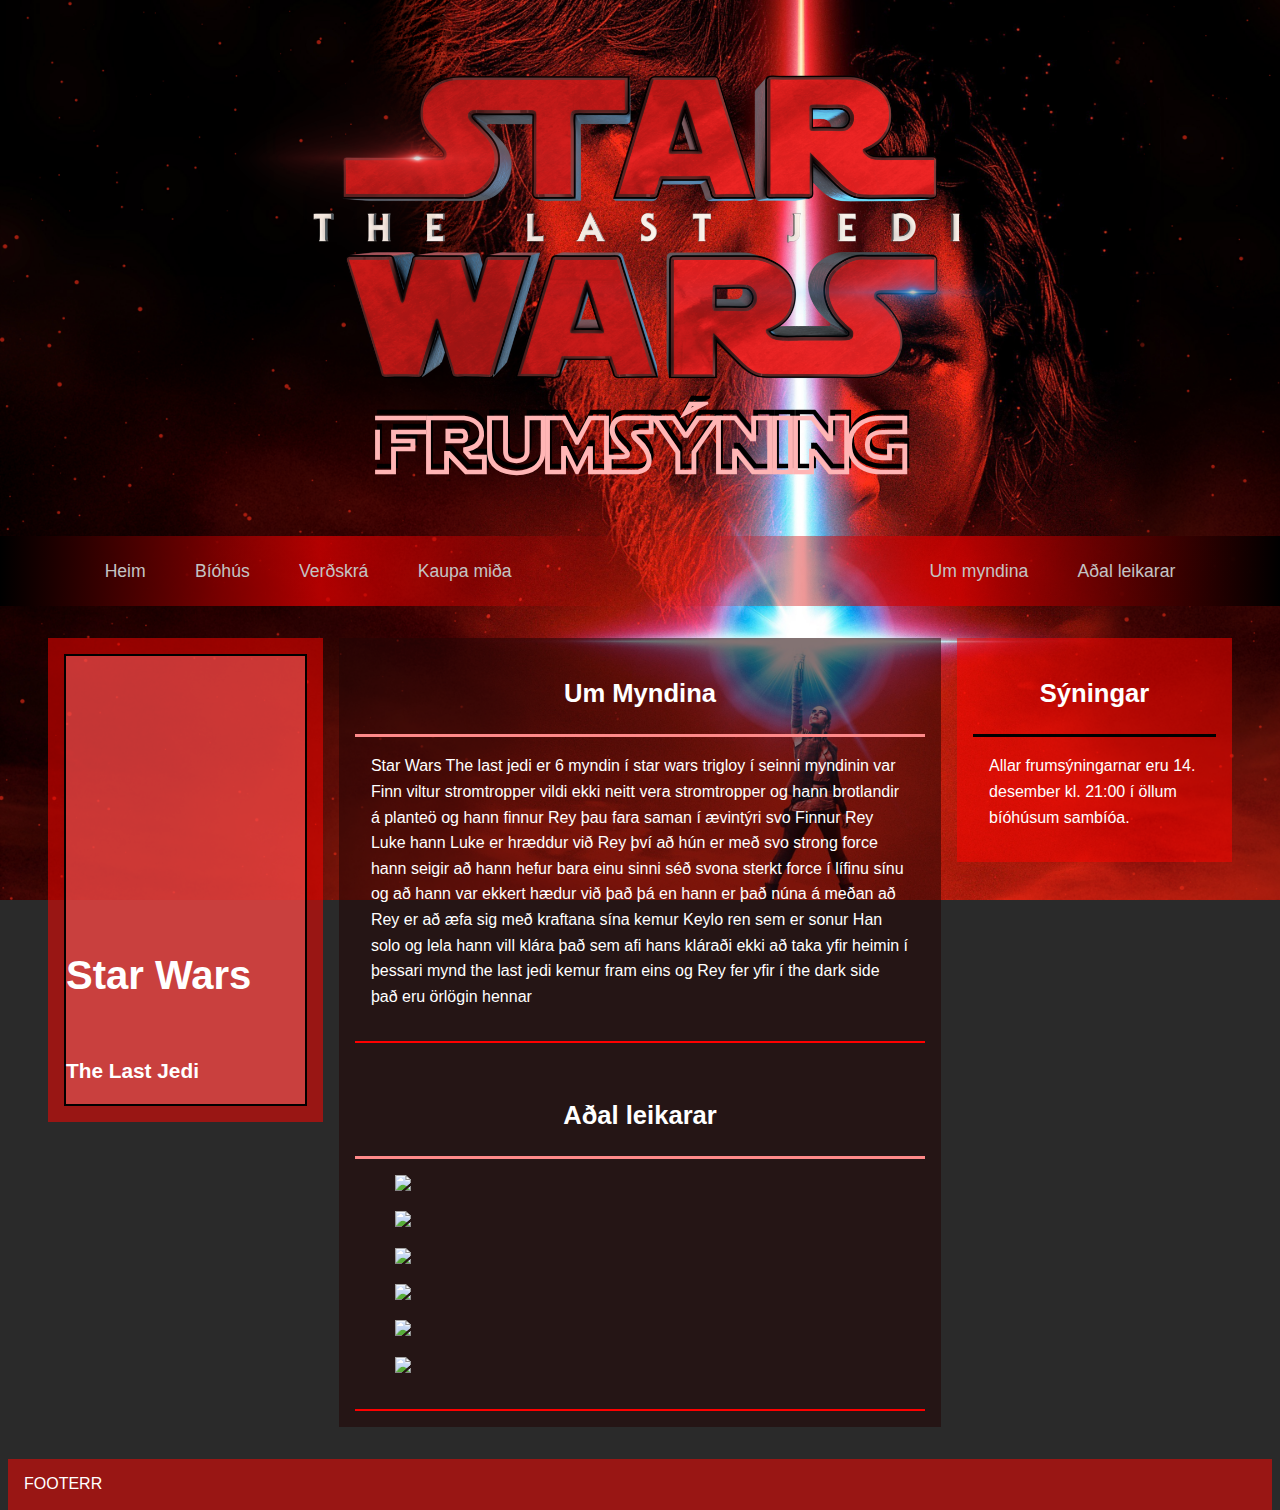
==== docs/index.html @ b01ba6ef "Uppfært index og aðal stílsíðu" ====
<!DOCTYPE html>
<html>
<head>
	<meta name="viewport" content="width=device-width, initial-scale=1.0">
	<meta charset="utf-8">
	<title>Lokaverkefni</title>
	<link rel="stylesheet" type="text/css" href="css/style.css">
</head>
<body>
	<header>
		<!--<picture>
			<source srcset="img/mynd480.jpg" media="(max-width:30em)">
			<source srcset="img/mynd960.jpg" media="(max-width:60em)">
			<source srcset="img/mynd1600.jpg">
			<img src="img/mynd960.jpg" alt="Roses">
		</picture>-->
		<img src="myndir/logo.png">
		<h1>Frumsýning</h1>
	</header>
	<nav>
		<ul>
			<li><a href="#">Heim</a></li>
			<li><a href="#">Bíóhús</a></li>
			<li><a href="#">Verðskrá</a></li>
			<li><a href="#">Kaupa miða</a></li>
			<div class="haegri">
				<li><a href="#">Um myndina</a></li>
				<li><a href="#">Aðal leikarar</a></li>
			</div>
		</ul>
	</nav>
	<div class="container">
		<article>
			<div class="box">
				<h2>Um Myndina</h2>
				<p>Star Wars The last jedi er 6 myndin í star wars trigloy í seinni myndinin var Finn viltur stromtropper vildi ekki neitt vera stromtropper og hann brotlandir á planteö og hann finnur Rey þau fara saman í ævintýri svo Finnur Rey Luke hann Luke er hræddur við Rey því að hún er með svo strong force hann seigir að hann hefur bara einu sinni séð svona sterkt force í lífinu sínu og að hann var ekkert hædur við það þá en hann er það núna á meðan að Rey er að æfa sig með kraftana sína kemur Keylo ren sem er sonur Han solo og lela hann vill klára það sem afi hans kláraði ekki að taka yfir heimin í þessari mynd the last jedi kemur fram eins og Rey fer yfir í the dark side það eru örlögin hennar</p>
			</div>
			<div class="box">
				<h2>Aðal leikarar</h2>
				<section class="myndabox">
					<figure><img src="myndir/mark-hamill.jpg"></figure>
					<figure><img src="myndir/daisy-ridley.jpg"></figure>
					<figure><img src="myndir/adam-driver.jpg"></figure>
					<figure><img src="myndir/carrie-fisher.jpg"></figure>
					<figure><img src="myndir/john-boyega.jpg"></figure>
					<figure><img src="myndir/oscar-isaac.jpg"></figure>
				</section>
			</div>								
		</article>
		<aside class="left">
			<section id="banner">
				<div class="rautt"></div>
				<div class="blatt"></div>
				<h3 class="star">Star Wars</h3>
				<h3 class="jedi">The Last Jedi</h3>
			</section>
		</aside>
		<aside class="right">
			<h2>Sýningar</h2>
			<p>Allar frumsýningarnar eru 14. desember kl. 21:00 í öllum bíóhúsum sambíóa.</p>
		</aside>
	</div>
	<footer>
		FOOTERR
	</footer>
</body>
</html>
---- docs/css/style.css ----
/*! normalize.css v7.0.0 | MIT License | github.com/necolas/normalize.css */html{line-height:1.15;-ms-text-size-adjust:100%;-webkit-text-size-adjust:100%}body{margin:0}article,aside,footer,header,nav,section{display:block}h1{font-size:2em;margin:0.67em 0}figcaption,figure,main{display:block}hr{box-sizing:content-box;height:0;overflow:visible}pre{font-family:monospace, monospace;font-size:1em}a{background-color:transparent;-webkit-text-decoration-skip:objects}abbr[title]{border-bottom:none;text-decoration:underline;text-decoration:underline dotted}b,strong{font-weight:inherit}b,strong{font-weight:bolder}code,kbd,samp{font-family:monospace, monospace;font-size:1em}dfn{font-style:italic}mark{background-color:#ff0;color:#000}small{font-size:80%}sub,sup{font-size:75%;line-height:0;position:relative;vertical-align:baseline}sub{bottom:-0.25em}sup{top:-0.5em}audio,video{display:inline-block}audio:not([controls]){display:none;height:0}img{border-style:none}svg:not(:root){overflow:hidden}button,input,optgroup,select,textarea{font-family:sans-serif;font-size:100%;line-height:1.15;margin:0}button,input{overflow:visible}button,select{text-transform:none}button,html [type="button"],[type="reset"],[type="submit"]{-webkit-appearance:button}button::-moz-focus-inner,[type="button"]::-moz-focus-inner,[type="reset"]::-moz-focus-inner,[type="submit"]::-moz-focus-inner{border-style:none;padding:0}button:-moz-focusring,[type="button"]:-moz-focusring,[type="reset"]:-moz-focusring,[type="submit"]:-moz-focusring{outline:1px dotted ButtonText}fieldset{padding:0.35em 0.75em 0.625em}legend{box-sizing:border-box;color:inherit;display:table;max-width:100%;padding:0;white-space:normal}progress{display:inline-block;vertical-align:baseline}textarea{overflow:auto}[type="checkbox"],[type="radio"]{box-sizing:border-box;padding:0}[type="number"]::-webkit-inner-spin-button,[type="number"]::-webkit-outer-spin-button{height:auto}[type="search"]{-webkit-appearance:textfield;outline-offset:-2px}[type="search"]::-webkit-search-cancel-button,[type="search"]::-webkit-search-decoration{-webkit-appearance:none}::-webkit-file-upload-button{-webkit-appearance:button;font:inherit}details,menu{display:block}summary{display:list-item}canvas{display:inline-block}template{display:none}[hidden]{display:none}@font-face{font-family:starWars;src:url(../font/Starjhol.ttf)}body{background:url("../myndir/bg.jpg");background-repeat:no-repeat;background-attachment:fixed;background-size:cover;background-color:#2a2a2a;font-family:arial}.haegri{display:flex;justify-content:flex-end}header{display:flex;justify-content:center;align-items:center;flex-flow:column}header img{width:52em}header h1{font-size:5em;margin-top:0;color:#ffb5b5;margin-top:-0.7em;text-shadow:2px -6px #000;font-family:starWars}nav{display:flex;background:linear-gradient(to right, #000, rgba(212,0,0,0.79), transparent, rgba(212,0,0,0.79), #000)}nav ul{display:flex;align-items:center;margin:0 auto;max-width:70em;padding:0;width:100%}nav ul li{list-style-type:none}nav ul li a{display:block;text-decoration:none;color:#c4c4c4;padding:1.4em;font-size:1.1em}nav ul li a:hover{background-color:rgba(0,0,0,0.35)}.haegri{display:flex;justify-content:flex-end;flex-grow:1}h2{margin:0;text-align:center;font-size:1.6em;padding:1em 0;border-bottom:3px solid #000}p{padding:0 1em;line-height:1.6em}.container{display:flex;color:white;margin:2em auto;max-width:75em;justify-content:center}.left{order:1;width:23%;height:100%;background:red;margin:0 0.5em;padding:1em;background:rgba(255,3,0,0.52)}article{order:2;width:54%;background:red;margin:0 0.5em;padding:1em;background:rgba(255,3,0,0.52);background:rgba(33,6,5,0.56)}article h2{border-bottom:3px solid #ff8989}.box{border-bottom:red 2px solid;padding-bottom:1em}.box:not(:first-child){padding-top:2em}.right{order:3;width:23%;height:100%;background:red;margin:0 0.5em;padding:1em;background:rgba(255,3,0,0.52)}footer{order:4;background:red;margin:0 0.5em;padding:1em;background:rgba(255,3,0,0.52);color:white}#banner{display:flex;flex-flow:column;border:2px solid #000;background-color:rgba(245,103,101,0.52);height:28em}#banner .rautt{height:11em;background:url("../myndir/lightsaber-rautt.png");background-repeat:no-repeat;background-size:cover;animation-name:rauttS;animation-duration:4s;animation-iteration-count:infinite;top:0;left:0}#banner .blatt{height:12em;background:url("../myndir/lightsaber-blatt.png");background-repeat:no-repeat;background-size:12em;top:-10px;left:-10px}#banner .star{font-size:2.5em}#banner .jedi{font-size:1.3em}@keyframes rauttS{0%{left:0px;top:0px}50%{left:50px;top:0px}100%{left:0px;top:0px}}
/*# sourceMappingURL=style.css.map */
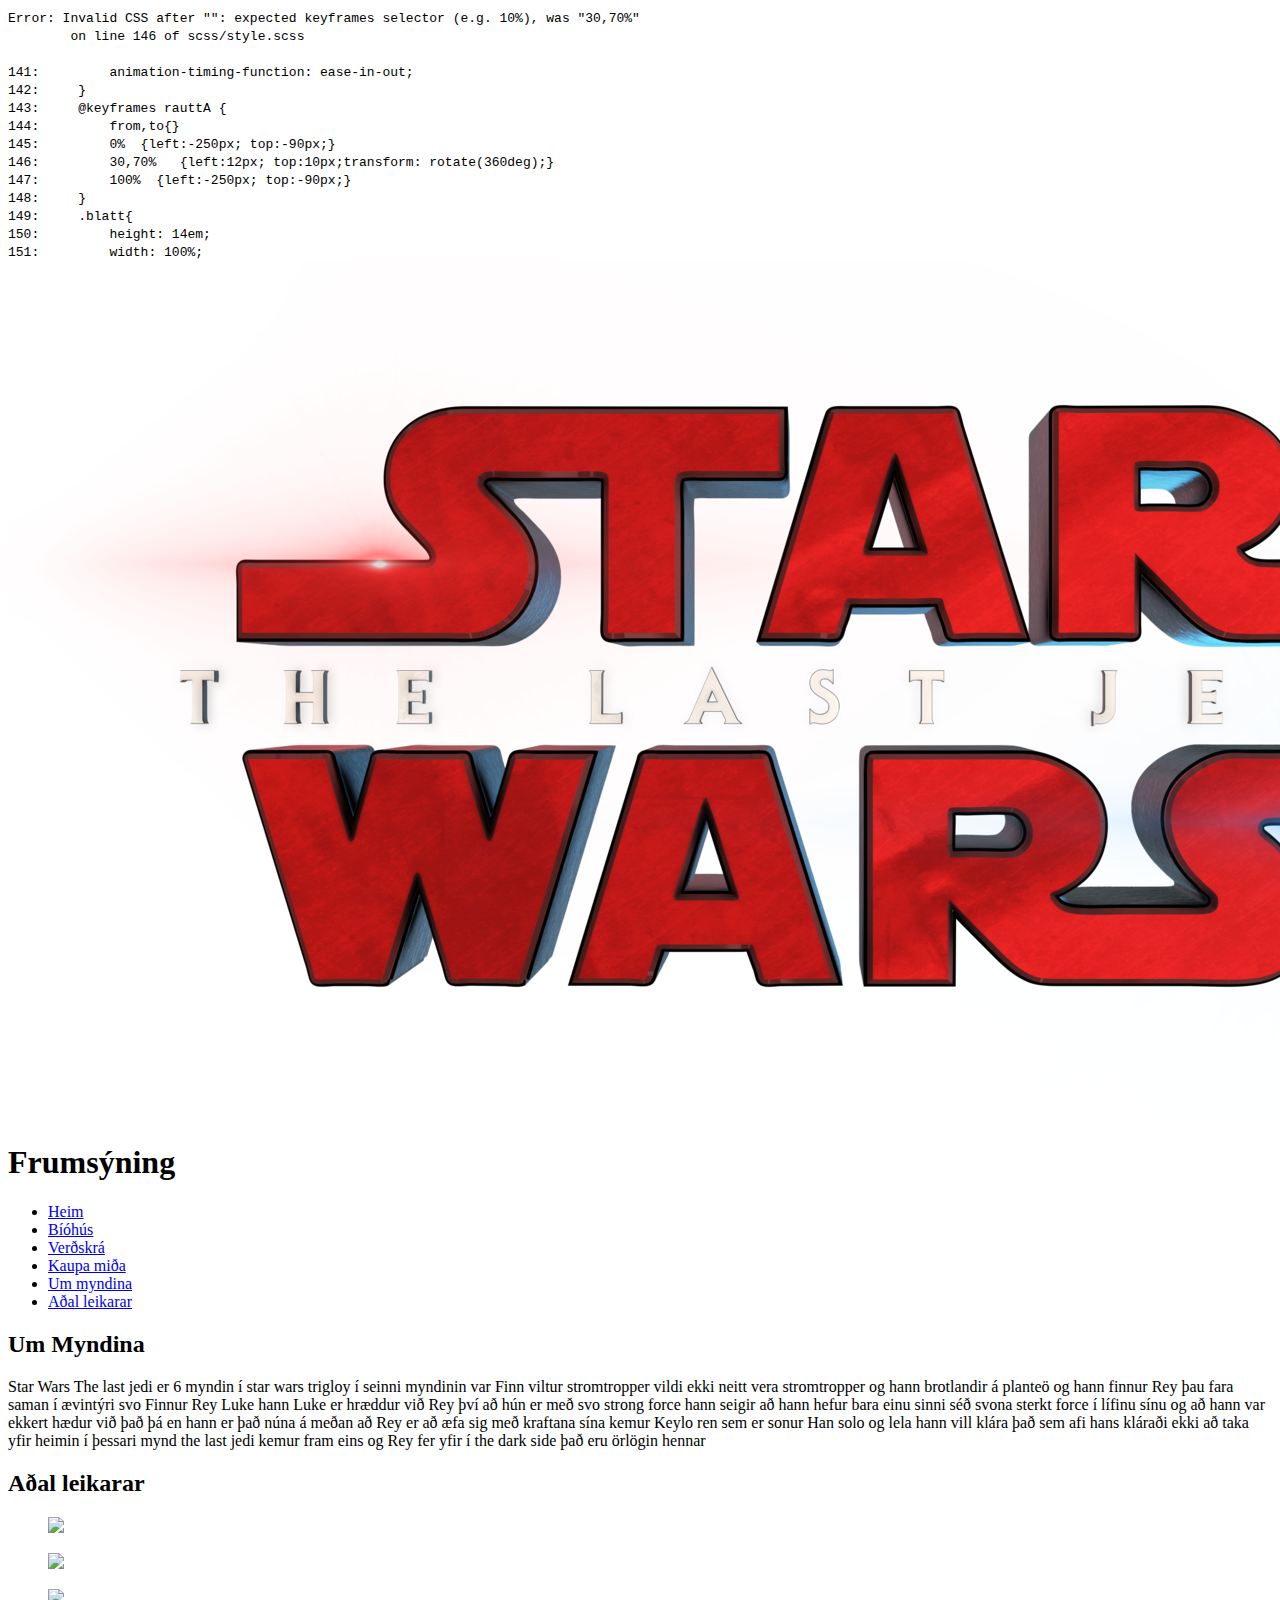
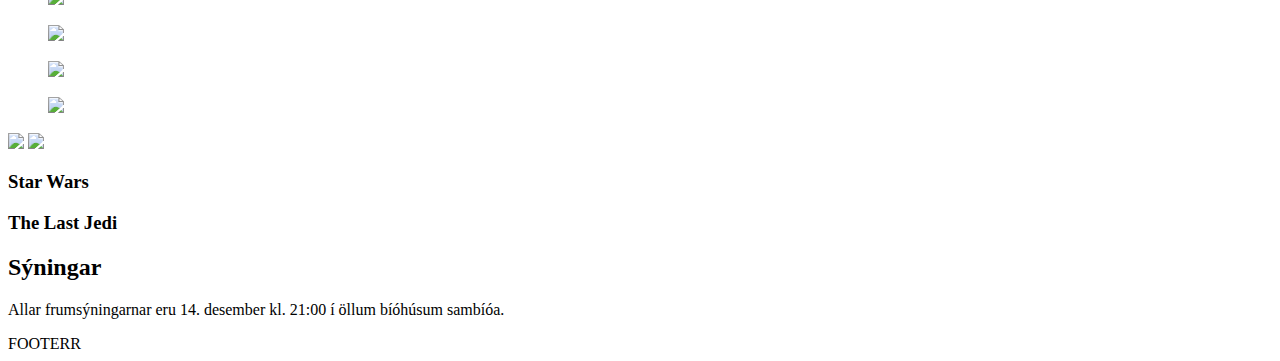
==== commit f2252cfb: "Animation uppfært" ====
--- a/docs/index.html
+++ b/docs/index.html
@@ -49,8 +49,8 @@
 		</article>
 		<aside class="left">
 			<section id="banner">
-				<div class="rautt"></div>
-				<div class="blatt"></div>
+				<img class="rautt" src="myndir/lightsaber-rautt.png">
+				<img class="blatt" src="myndir/lightsaber-blatt.png">
 				<h3 class="star">Star Wars</h3>
 				<h3 class="jedi">The Last Jedi</h3>
 			</section>
--- a/docs/css/style.css
+++ b/docs/css/style.css
@@ -1,2 +1,85 @@
-/*! normalize.css v7.0.0 | MIT License | github.com/necolas/normalize.css */html{line-height:1.15;-ms-text-size-adjust:100%;-webkit-text-size-adjust:100%}body{margin:0}article,aside,footer,header,nav,section{display:block}h1{font-size:2em;margin:0.67em 0}figcaption,figure,main{display:block}hr{box-sizing:content-box;height:0;overflow:visible}pre{font-family:monospace, monospace;font-size:1em}a{background-color:transparent;-webkit-text-decoration-skip:objects}abbr[title]{border-bottom:none;text-decoration:underline;text-decoration:underline dotted}b,strong{font-weight:inherit}b,strong{font-weight:bolder}code,kbd,samp{font-family:monospace, monospace;font-size:1em}dfn{font-style:italic}mark{background-color:#ff0;color:#000}small{font-size:80%}sub,sup{font-size:75%;line-height:0;position:relative;vertical-align:baseline}sub{bottom:-0.25em}sup{top:-0.5em}audio,video{display:inline-block}audio:not([controls]){display:none;height:0}img{border-style:none}svg:not(:root){overflow:hidden}button,input,optgroup,select,textarea{font-family:sans-serif;font-size:100%;line-height:1.15;margin:0}button,input{overflow:visible}button,select{text-transform:none}button,html [type="button"],[type="reset"],[type="submit"]{-webkit-appearance:button}button::-moz-focus-inner,[type="button"]::-moz-focus-inner,[type="reset"]::-moz-focus-inner,[type="submit"]::-moz-focus-inner{border-style:none;padding:0}button:-moz-focusring,[type="button"]:-moz-focusring,[type="reset"]:-moz-focusring,[type="submit"]:-moz-focusring{outline:1px dotted ButtonText}fieldset{padding:0.35em 0.75em 0.625em}legend{box-sizing:border-box;color:inherit;display:table;max-width:100%;padding:0;white-space:normal}progress{display:inline-block;vertical-align:baseline}textarea{overflow:auto}[type="checkbox"],[type="radio"]{box-sizing:border-box;padding:0}[type="number"]::-webkit-inner-spin-button,[type="number"]::-webkit-outer-spin-button{height:auto}[type="search"]{-webkit-appearance:textfield;outline-offset:-2px}[type="search"]::-webkit-search-cancel-button,[type="search"]::-webkit-search-decoration{-webkit-appearance:none}::-webkit-file-upload-button{-webkit-appearance:button;font:inherit}details,menu{display:block}summary{display:list-item}canvas{display:inline-block}template{display:none}[hidden]{display:none}@font-face{font-family:starWars;src:url(../font/Starjhol.ttf)}body{background:url("../myndir/bg.jpg");background-repeat:no-repeat;background-attachment:fixed;background-size:cover;background-color:#2a2a2a;font-family:arial}.haegri{display:flex;justify-content:flex-end}header{display:flex;justify-content:center;align-items:center;flex-flow:column}header img{width:52em}header h1{font-size:5em;margin-top:0;color:#ffb5b5;margin-top:-0.7em;text-shadow:2px -6px #000;font-family:starWars}nav{display:flex;background:linear-gradient(to right, #000, rgba(212,0,0,0.79), transparent, rgba(212,0,0,0.79), #000)}nav ul{display:flex;align-items:center;margin:0 auto;max-width:70em;padding:0;width:100%}nav ul li{list-style-type:none}nav ul li a{display:block;text-decoration:none;color:#c4c4c4;padding:1.4em;font-size:1.1em}nav ul li a:hover{background-color:rgba(0,0,0,0.35)}.haegri{display:flex;justify-content:flex-end;flex-grow:1}h2{margin:0;text-align:center;font-size:1.6em;padding:1em 0;border-bottom:3px solid #000}p{padding:0 1em;line-height:1.6em}.container{display:flex;color:white;margin:2em auto;max-width:75em;justify-content:center}.left{order:1;width:23%;height:100%;background:red;margin:0 0.5em;padding:1em;background:rgba(255,3,0,0.52)}article{order:2;width:54%;background:red;margin:0 0.5em;padding:1em;background:rgba(255,3,0,0.52);background:rgba(33,6,5,0.56)}article h2{border-bottom:3px solid #ff8989}.box{border-bottom:red 2px solid;padding-bottom:1em}.box:not(:first-child){padding-top:2em}.right{order:3;width:23%;height:100%;background:red;margin:0 0.5em;padding:1em;background:rgba(255,3,0,0.52)}footer{order:4;background:red;margin:0 0.5em;padding:1em;background:rgba(255,3,0,0.52);color:white}#banner{display:flex;flex-flow:column;border:2px solid #000;background-color:rgba(245,103,101,0.52);height:28em}#banner .rautt{height:11em;background:url("../myndir/lightsaber-rautt.png");background-repeat:no-repeat;background-size:cover;animation-name:rauttS;animation-duration:4s;animation-iteration-count:infinite;top:0;left:0}#banner .blatt{height:12em;background:url("../myndir/lightsaber-blatt.png");background-repeat:no-repeat;background-size:12em;top:-10px;left:-10px}#banner .star{font-size:2.5em}#banner .jedi{font-size:1.3em}@keyframes rauttS{0%{left:0px;top:0px}50%{left:50px;top:0px}100%{left:0px;top:0px}}
-/*# sourceMappingURL=style.css.map */
+/*
+Error: Invalid CSS after "": expected keyframes selector (e.g. 10%), was "30,70%"
+        on line 146 of scss/style.scss
+
+141:         animation-timing-function: ease-in-out;
+142:     }
+143:     @keyframes rauttA {
+144:         from,to{}
+145:         0%  {left:-250px; top:-90px;}
+146:         30,70%   {left:12px; top:10px;transform: rotate(360deg);}
+147:         100%  {left:-250px; top:-90px;}
+148:     }
+149:     .blatt{
+150:         height: 14em;
+151:         width: 100%;
+
+Backtrace:
+scss/style.scss:146
+C:/Ruby24-x64/lib/ruby/gems/2.4.0/gems/sass-3.5.3/lib/sass/scss/parser.rb:1278:in `expected'
+C:/Ruby24-x64/lib/ruby/gems/2.4.0/gems/sass-3.5.3/lib/sass/scss/parser.rb:1208:in `expected'
+C:/Ruby24-x64/lib/ruby/gems/2.4.0/gems/sass-3.5.3/lib/sass/scss/parser.rb:1188:in `expr!'
+C:/Ruby24-x64/lib/ruby/gems/2.4.0/gems/sass-3.5.3/lib/sass/scss/static_parser.rb:46:in `parse_keyframes_selector'
+C:/Ruby24-x64/lib/ruby/gems/2.4.0/gems/sass-3.5.3/lib/sass/tree/visitors/perform.rb:426:in `visit_rule'
+C:/Ruby24-x64/lib/ruby/gems/2.4.0/gems/sass-3.5.3/lib/sass/tree/visitors/base.rb:36:in `visit'
+C:/Ruby24-x64/lib/ruby/gems/2.4.0/gems/sass-3.5.3/lib/sass/tree/visitors/perform.rb:162:in `block in visit'
+C:/Ruby24-x64/lib/ruby/gems/2.4.0/gems/sass-3.5.3/lib/sass/stack.rb:79:in `block in with_base'
+C:/Ruby24-x64/lib/ruby/gems/2.4.0/gems/sass-3.5.3/lib/sass/stack.rb:135:in `with_frame'
+C:/Ruby24-x64/lib/ruby/gems/2.4.0/gems/sass-3.5.3/lib/sass/stack.rb:79:in `with_base'
+C:/Ruby24-x64/lib/ruby/gems/2.4.0/gems/sass-3.5.3/lib/sass/tree/visitors/perform.rb:162:in `visit'
+C:/Ruby24-x64/lib/ruby/gems/2.4.0/gems/sass-3.5.3/lib/sass/tree/visitors/perform.rb:517:in `block (2 levels) in visit_directive'
+C:/Ruby24-x64/lib/ruby/gems/2.4.0/gems/sass-3.5.3/lib/sass/tree/visitors/perform.rb:517:in `map'
+C:/Ruby24-x64/lib/ruby/gems/2.4.0/gems/sass-3.5.3/lib/sass/tree/visitors/perform.rb:517:in `block in visit_directive'
+C:/Ruby24-x64/lib/ruby/gems/2.4.0/gems/sass-3.5.3/lib/sass/tree/visitors/perform.rb:183:in `with_environment'
+C:/Ruby24-x64/lib/ruby/gems/2.4.0/gems/sass-3.5.3/lib/sass/tree/visitors/perform.rb:516:in `visit_directive'
+C:/Ruby24-x64/lib/ruby/gems/2.4.0/gems/sass-3.5.3/lib/sass/tree/visitors/base.rb:36:in `visit'
+C:/Ruby24-x64/lib/ruby/gems/2.4.0/gems/sass-3.5.3/lib/sass/tree/visitors/perform.rb:162:in `block in visit'
+C:/Ruby24-x64/lib/ruby/gems/2.4.0/gems/sass-3.5.3/lib/sass/stack.rb:79:in `block in with_base'
+C:/Ruby24-x64/lib/ruby/gems/2.4.0/gems/sass-3.5.3/lib/sass/stack.rb:135:in `with_frame'
+C:/Ruby24-x64/lib/ruby/gems/2.4.0/gems/sass-3.5.3/lib/sass/stack.rb:79:in `with_base'
+C:/Ruby24-x64/lib/ruby/gems/2.4.0/gems/sass-3.5.3/lib/sass/tree/visitors/perform.rb:162:in `visit'
+C:/Ruby24-x64/lib/ruby/gems/2.4.0/gems/sass-3.5.3/lib/sass/tree/visitors/perform.rb:444:in `block (2 levels) in visit_rule'
+C:/Ruby24-x64/lib/ruby/gems/2.4.0/gems/sass-3.5.3/lib/sass/tree/visitors/perform.rb:444:in `map'
+C:/Ruby24-x64/lib/ruby/gems/2.4.0/gems/sass-3.5.3/lib/sass/tree/visitors/perform.rb:444:in `block in visit_rule'
+C:/Ruby24-x64/lib/ruby/gems/2.4.0/gems/sass-3.5.3/lib/sass/tree/visitors/perform.rb:183:in `with_environment'
+C:/Ruby24-x64/lib/ruby/gems/2.4.0/gems/sass-3.5.3/lib/sass/tree/visitors/perform.rb:442:in `visit_rule'
+C:/Ruby24-x64/lib/ruby/gems/2.4.0/gems/sass-3.5.3/lib/sass/tree/visitors/base.rb:36:in `visit'
+C:/Ruby24-x64/lib/ruby/gems/2.4.0/gems/sass-3.5.3/lib/sass/tree/visitors/perform.rb:162:in `block in visit'
+C:/Ruby24-x64/lib/ruby/gems/2.4.0/gems/sass-3.5.3/lib/sass/stack.rb:79:in `block in with_base'
+C:/Ruby24-x64/lib/ruby/gems/2.4.0/gems/sass-3.5.3/lib/sass/stack.rb:135:in `with_frame'
+C:/Ruby24-x64/lib/ruby/gems/2.4.0/gems/sass-3.5.3/lib/sass/stack.rb:79:in `with_base'
+C:/Ruby24-x64/lib/ruby/gems/2.4.0/gems/sass-3.5.3/lib/sass/tree/visitors/perform.rb:162:in `visit'
+C:/Ruby24-x64/lib/ruby/gems/2.4.0/gems/sass-3.5.3/lib/sass/tree/visitors/base.rb:52:in `block in visit_children'
+C:/Ruby24-x64/lib/ruby/gems/2.4.0/gems/sass-3.5.3/lib/sass/tree/visitors/base.rb:52:in `map'
+C:/Ruby24-x64/lib/ruby/gems/2.4.0/gems/sass-3.5.3/lib/sass/tree/visitors/base.rb:52:in `visit_children'
+C:/Ruby24-x64/lib/ruby/gems/2.4.0/gems/sass-3.5.3/lib/sass/tree/visitors/perform.rb:171:in `block in visit_children'
+C:/Ruby24-x64/lib/ruby/gems/2.4.0/gems/sass-3.5.3/lib/sass/tree/visitors/perform.rb:183:in `with_environment'
+C:/Ruby24-x64/lib/ruby/gems/2.4.0/gems/sass-3.5.3/lib/sass/tree/visitors/perform.rb:170:in `visit_children'
+C:/Ruby24-x64/lib/ruby/gems/2.4.0/gems/sass-3.5.3/lib/sass/tree/visitors/base.rb:36:in `block in visit'
+C:/Ruby24-x64/lib/ruby/gems/2.4.0/gems/sass-3.5.3/lib/sass/tree/visitors/perform.rb:190:in `visit_root'
+C:/Ruby24-x64/lib/ruby/gems/2.4.0/gems/sass-3.5.3/lib/sass/tree/visitors/base.rb:36:in `visit'
+C:/Ruby24-x64/lib/ruby/gems/2.4.0/gems/sass-3.5.3/lib/sass/tree/visitors/perform.rb:161:in `visit'
+C:/Ruby24-x64/lib/ruby/gems/2.4.0/gems/sass-3.5.3/lib/sass/tree/visitors/perform.rb:10:in `visit'
+C:/Ruby24-x64/lib/ruby/gems/2.4.0/gems/sass-3.5.3/lib/sass/tree/root_node.rb:36:in `css_tree'
+C:/Ruby24-x64/lib/ruby/gems/2.4.0/gems/sass-3.5.3/lib/sass/tree/root_node.rb:29:in `render_with_sourcemap'
+C:/Ruby24-x64/lib/ruby/gems/2.4.0/gems/sass-3.5.3/lib/sass/engine.rb:389:in `_render_with_sourcemap'
+C:/Ruby24-x64/lib/ruby/gems/2.4.0/gems/sass-3.5.3/lib/sass/engine.rb:307:in `render_with_sourcemap'
+C:/Ruby24-x64/lib/ruby/gems/2.4.0/gems/sass-3.5.3/lib/sass/plugin/compiler.rb:462:in `update_stylesheet'
+C:/Ruby24-x64/lib/ruby/gems/2.4.0/gems/sass-3.5.3/lib/sass/plugin/compiler.rb:215:in `block in update_stylesheets'
+C:/Ruby24-x64/lib/ruby/gems/2.4.0/gems/sass-3.5.3/lib/sass/plugin/compiler.rb:209:in `each'
+C:/Ruby24-x64/lib/ruby/gems/2.4.0/gems/sass-3.5.3/lib/sass/plugin/compiler.rb:209:in `update_stylesheets'
+C:/Ruby24-x64/lib/ruby/gems/2.4.0/gems/sass-3.5.3/lib/sass/plugin/compiler.rb:443:in `on_file_changed'
+C:/Ruby24-x64/lib/ruby/gems/2.4.0/gems/sass-3.5.3/lib/sass/plugin/compiler.rb:320:in `block in watch'
+C:/Ruby24-x64/lib/ruby/gems/2.4.0/gems/sass-listen-4.0.0/lib/sass-listen/event/config.rb:23:in `call'
+C:/Ruby24-x64/lib/ruby/gems/2.4.0/gems/sass-listen-4.0.0/lib/sass-listen/event/processor.rb:115:in `_process_changes'
+C:/Ruby24-x64/lib/ruby/gems/2.4.0/gems/sass-listen-4.0.0/lib/sass-listen/event/processor.rb:19:in `block in loop_for'
+C:/Ruby24-x64/lib/ruby/gems/2.4.0/gems/sass-listen-4.0.0/lib/sass-listen/event/processor.rb:15:in `loop'
+C:/Ruby24-x64/lib/ruby/gems/2.4.0/gems/sass-listen-4.0.0/lib/sass-listen/event/processor.rb:15:in `loop_for'
+C:/Ruby24-x64/lib/ruby/gems/2.4.0/gems/sass-listen-4.0.0/lib/sass-listen/event/loop.rb:84:in `_wait_for_changes'
+C:/Ruby24-x64/lib/ruby/gems/2.4.0/gems/sass-listen-4.0.0/lib/sass-listen/event/loop.rb:42:in `block in setup'
+C:/Ruby24-x64/lib/ruby/gems/2.4.0/gems/sass-listen-4.0.0/lib/sass-listen/internals/thread_pool.rb:6:in `block in add'
+*/
+body:before {
+  white-space: pre;
+  font-family: monospace;
+  content: "Error: Invalid CSS after \"\": expected keyframes selector (e.g. 10%), was \"30,70%\"\A         on line 146 of scss/style.scss\A \A 141:         animation-timing-function: ease-in-out;\A 142:     }\A 143:     @keyframes rauttA {\A 144:         from,to{}\A 145:         0%  {left:-250px; top:-90px;}\A 146:         30,70%   {left:12px; top:10px;transform: rotate(360deg);}\A 147:         100%  {left:-250px; top:-90px;}\A 148:     }\A 149:     .blatt{\A 150:         height: 14em;\A 151:         width: 100%;"; }
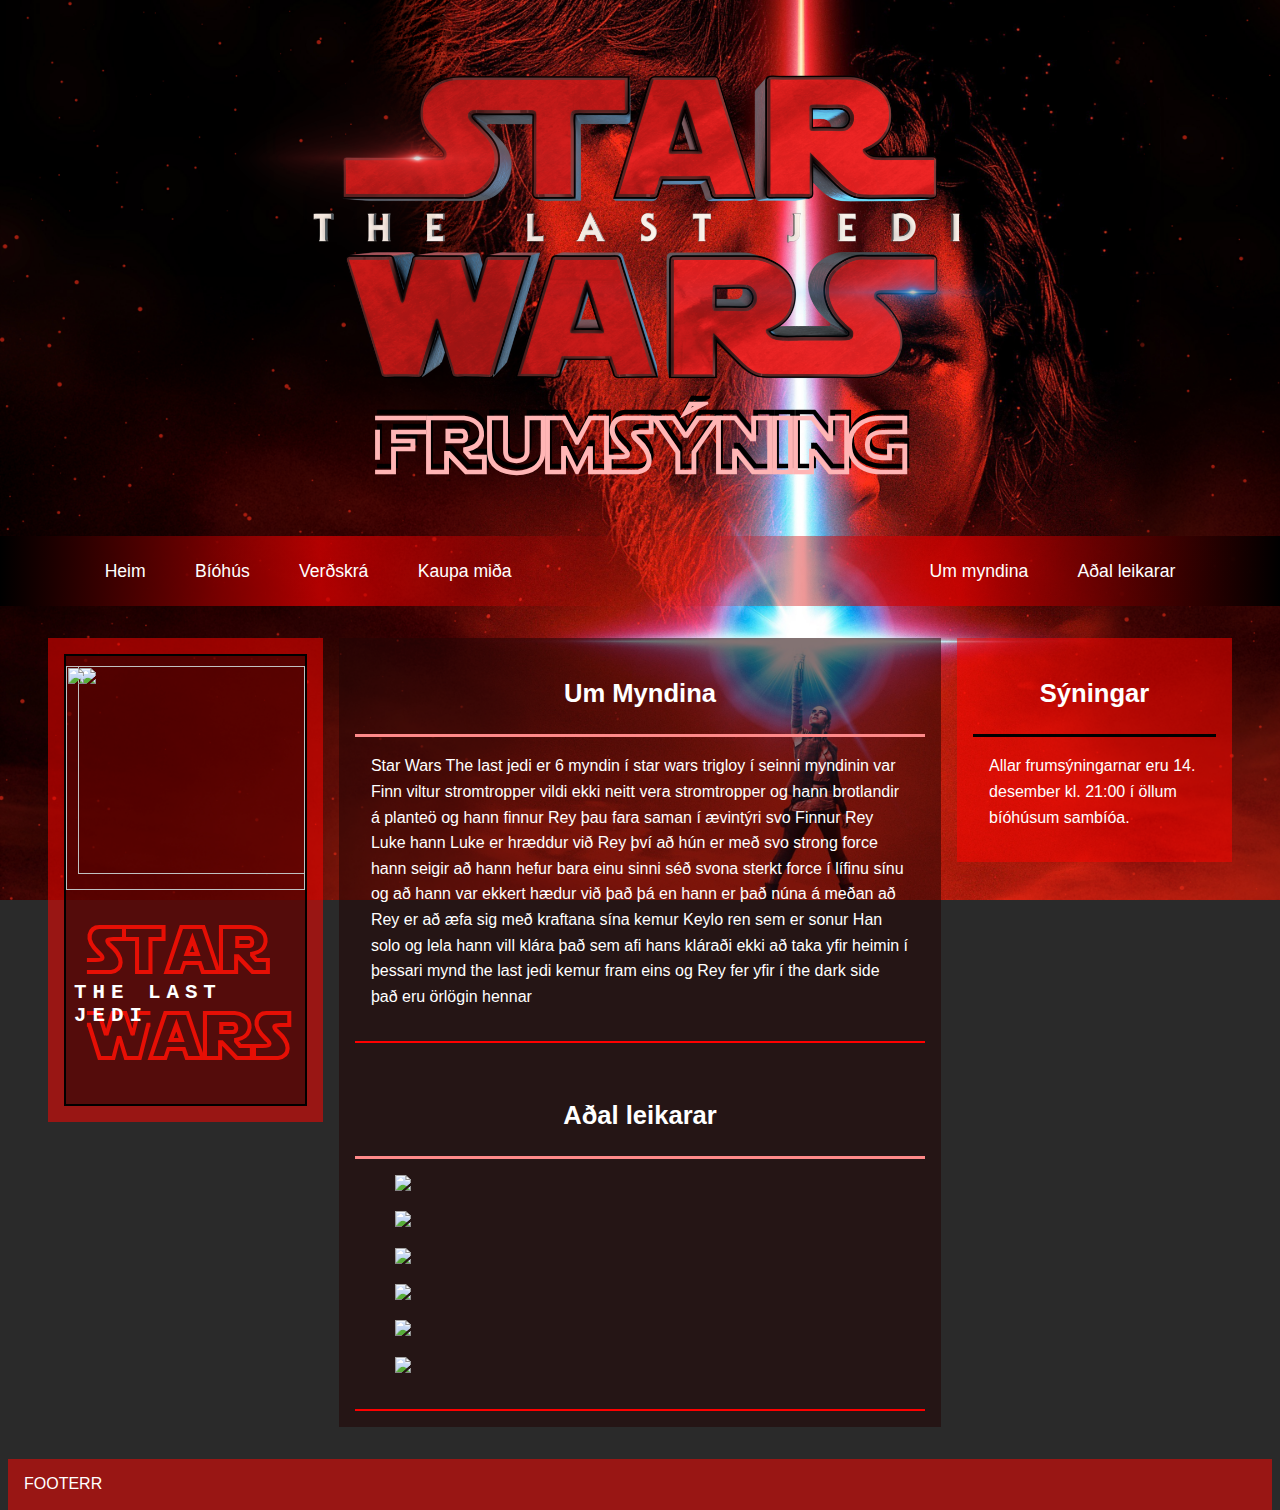
==== commit da5e2912: "Animation klárað" ====
--- a/docs/index.html
+++ b/docs/index.html
@@ -48,12 +48,15 @@
 			</div>								
 		</article>
 		<aside class="left">
-			<section id="banner">
-				<img class="rautt" src="myndir/lightsaber-rautt.png">
-				<img class="blatt" src="myndir/lightsaber-blatt.png">
-				<h3 class="star">Star Wars</h3>
-				<h3 class="jedi">The Last Jedi</h3>
-			</section>
+			<a href="midar.html">
+				<section id="banner">
+					<img class="rautt" src="myndir/lightsaber-rautt.png">
+					<img class="blatt" src="myndir/lightsaber-blatt.png">
+					<h3 class="star">Star Wars</h3>
+					<h3 class="jedi">The Last Jedi</h3>
+					<h4 class="kaupa">Tryggðu þér miða fyrirfram</h4>
+				</section>
+			</a>
 		</aside>
 		<aside class="right">
 			<h2>Sýningar</h2>
--- a/docs/css/style.css
+++ b/docs/css/style.css
@@ -1,85 +1,2 @@
-/*
-Error: Invalid CSS after "": expected keyframes selector (e.g. 10%), was "30,70%"
-        on line 146 of scss/style.scss
-
-141:         animation-timing-function: ease-in-out;
-142:     }
-143:     @keyframes rauttA {
-144:         from,to{}
-145:         0%  {left:-250px; top:-90px;}
-146:         30,70%   {left:12px; top:10px;transform: rotate(360deg);}
-147:         100%  {left:-250px; top:-90px;}
-148:     }
-149:     .blatt{
-150:         height: 14em;
-151:         width: 100%;
-
-Backtrace:
-scss/style.scss:146
-C:/Ruby24-x64/lib/ruby/gems/2.4.0/gems/sass-3.5.3/lib/sass/scss/parser.rb:1278:in `expected'
-C:/Ruby24-x64/lib/ruby/gems/2.4.0/gems/sass-3.5.3/lib/sass/scss/parser.rb:1208:in `expected'
-C:/Ruby24-x64/lib/ruby/gems/2.4.0/gems/sass-3.5.3/lib/sass/scss/parser.rb:1188:in `expr!'
-C:/Ruby24-x64/lib/ruby/gems/2.4.0/gems/sass-3.5.3/lib/sass/scss/static_parser.rb:46:in `parse_keyframes_selector'
-C:/Ruby24-x64/lib/ruby/gems/2.4.0/gems/sass-3.5.3/lib/sass/tree/visitors/perform.rb:426:in `visit_rule'
-C:/Ruby24-x64/lib/ruby/gems/2.4.0/gems/sass-3.5.3/lib/sass/tree/visitors/base.rb:36:in `visit'
-C:/Ruby24-x64/lib/ruby/gems/2.4.0/gems/sass-3.5.3/lib/sass/tree/visitors/perform.rb:162:in `block in visit'
-C:/Ruby24-x64/lib/ruby/gems/2.4.0/gems/sass-3.5.3/lib/sass/stack.rb:79:in `block in with_base'
-C:/Ruby24-x64/lib/ruby/gems/2.4.0/gems/sass-3.5.3/lib/sass/stack.rb:135:in `with_frame'
-C:/Ruby24-x64/lib/ruby/gems/2.4.0/gems/sass-3.5.3/lib/sass/stack.rb:79:in `with_base'
-C:/Ruby24-x64/lib/ruby/gems/2.4.0/gems/sass-3.5.3/lib/sass/tree/visitors/perform.rb:162:in `visit'
-C:/Ruby24-x64/lib/ruby/gems/2.4.0/gems/sass-3.5.3/lib/sass/tree/visitors/perform.rb:517:in `block (2 levels) in visit_directive'
-C:/Ruby24-x64/lib/ruby/gems/2.4.0/gems/sass-3.5.3/lib/sass/tree/visitors/perform.rb:517:in `map'
-C:/Ruby24-x64/lib/ruby/gems/2.4.0/gems/sass-3.5.3/lib/sass/tree/visitors/perform.rb:517:in `block in visit_directive'
-C:/Ruby24-x64/lib/ruby/gems/2.4.0/gems/sass-3.5.3/lib/sass/tree/visitors/perform.rb:183:in `with_environment'
-C:/Ruby24-x64/lib/ruby/gems/2.4.0/gems/sass-3.5.3/lib/sass/tree/visitors/perform.rb:516:in `visit_directive'
-C:/Ruby24-x64/lib/ruby/gems/2.4.0/gems/sass-3.5.3/lib/sass/tree/visitors/base.rb:36:in `visit'
-C:/Ruby24-x64/lib/ruby/gems/2.4.0/gems/sass-3.5.3/lib/sass/tree/visitors/perform.rb:162:in `block in visit'
-C:/Ruby24-x64/lib/ruby/gems/2.4.0/gems/sass-3.5.3/lib/sass/stack.rb:79:in `block in with_base'
-C:/Ruby24-x64/lib/ruby/gems/2.4.0/gems/sass-3.5.3/lib/sass/stack.rb:135:in `with_frame'
-C:/Ruby24-x64/lib/ruby/gems/2.4.0/gems/sass-3.5.3/lib/sass/stack.rb:79:in `with_base'
-C:/Ruby24-x64/lib/ruby/gems/2.4.0/gems/sass-3.5.3/lib/sass/tree/visitors/perform.rb:162:in `visit'
-C:/Ruby24-x64/lib/ruby/gems/2.4.0/gems/sass-3.5.3/lib/sass/tree/visitors/perform.rb:444:in `block (2 levels) in visit_rule'
-C:/Ruby24-x64/lib/ruby/gems/2.4.0/gems/sass-3.5.3/lib/sass/tree/visitors/perform.rb:444:in `map'
-C:/Ruby24-x64/lib/ruby/gems/2.4.0/gems/sass-3.5.3/lib/sass/tree/visitors/perform.rb:444:in `block in visit_rule'
-C:/Ruby24-x64/lib/ruby/gems/2.4.0/gems/sass-3.5.3/lib/sass/tree/visitors/perform.rb:183:in `with_environment'
-C:/Ruby24-x64/lib/ruby/gems/2.4.0/gems/sass-3.5.3/lib/sass/tree/visitors/perform.rb:442:in `visit_rule'
-C:/Ruby24-x64/lib/ruby/gems/2.4.0/gems/sass-3.5.3/lib/sass/tree/visitors/base.rb:36:in `visit'
-C:/Ruby24-x64/lib/ruby/gems/2.4.0/gems/sass-3.5.3/lib/sass/tree/visitors/perform.rb:162:in `block in visit'
-C:/Ruby24-x64/lib/ruby/gems/2.4.0/gems/sass-3.5.3/lib/sass/stack.rb:79:in `block in with_base'
-C:/Ruby24-x64/lib/ruby/gems/2.4.0/gems/sass-3.5.3/lib/sass/stack.rb:135:in `with_frame'
-C:/Ruby24-x64/lib/ruby/gems/2.4.0/gems/sass-3.5.3/lib/sass/stack.rb:79:in `with_base'
-C:/Ruby24-x64/lib/ruby/gems/2.4.0/gems/sass-3.5.3/lib/sass/tree/visitors/perform.rb:162:in `visit'
-C:/Ruby24-x64/lib/ruby/gems/2.4.0/gems/sass-3.5.3/lib/sass/tree/visitors/base.rb:52:in `block in visit_children'
-C:/Ruby24-x64/lib/ruby/gems/2.4.0/gems/sass-3.5.3/lib/sass/tree/visitors/base.rb:52:in `map'
-C:/Ruby24-x64/lib/ruby/gems/2.4.0/gems/sass-3.5.3/lib/sass/tree/visitors/base.rb:52:in `visit_children'
-C:/Ruby24-x64/lib/ruby/gems/2.4.0/gems/sass-3.5.3/lib/sass/tree/visitors/perform.rb:171:in `block in visit_children'
-C:/Ruby24-x64/lib/ruby/gems/2.4.0/gems/sass-3.5.3/lib/sass/tree/visitors/perform.rb:183:in `with_environment'
-C:/Ruby24-x64/lib/ruby/gems/2.4.0/gems/sass-3.5.3/lib/sass/tree/visitors/perform.rb:170:in `visit_children'
-C:/Ruby24-x64/lib/ruby/gems/2.4.0/gems/sass-3.5.3/lib/sass/tree/visitors/base.rb:36:in `block in visit'
-C:/Ruby24-x64/lib/ruby/gems/2.4.0/gems/sass-3.5.3/lib/sass/tree/visitors/perform.rb:190:in `visit_root'
-C:/Ruby24-x64/lib/ruby/gems/2.4.0/gems/sass-3.5.3/lib/sass/tree/visitors/base.rb:36:in `visit'
-C:/Ruby24-x64/lib/ruby/gems/2.4.0/gems/sass-3.5.3/lib/sass/tree/visitors/perform.rb:161:in `visit'
-C:/Ruby24-x64/lib/ruby/gems/2.4.0/gems/sass-3.5.3/lib/sass/tree/visitors/perform.rb:10:in `visit'
-C:/Ruby24-x64/lib/ruby/gems/2.4.0/gems/sass-3.5.3/lib/sass/tree/root_node.rb:36:in `css_tree'
-C:/Ruby24-x64/lib/ruby/gems/2.4.0/gems/sass-3.5.3/lib/sass/tree/root_node.rb:29:in `render_with_sourcemap'
-C:/Ruby24-x64/lib/ruby/gems/2.4.0/gems/sass-3.5.3/lib/sass/engine.rb:389:in `_render_with_sourcemap'
-C:/Ruby24-x64/lib/ruby/gems/2.4.0/gems/sass-3.5.3/lib/sass/engine.rb:307:in `render_with_sourcemap'
-C:/Ruby24-x64/lib/ruby/gems/2.4.0/gems/sass-3.5.3/lib/sass/plugin/compiler.rb:462:in `update_stylesheet'
-C:/Ruby24-x64/lib/ruby/gems/2.4.0/gems/sass-3.5.3/lib/sass/plugin/compiler.rb:215:in `block in update_stylesheets'
-C:/Ruby24-x64/lib/ruby/gems/2.4.0/gems/sass-3.5.3/lib/sass/plugin/compiler.rb:209:in `each'
-C:/Ruby24-x64/lib/ruby/gems/2.4.0/gems/sass-3.5.3/lib/sass/plugin/compiler.rb:209:in `update_stylesheets'
-C:/Ruby24-x64/lib/ruby/gems/2.4.0/gems/sass-3.5.3/lib/sass/plugin/compiler.rb:443:in `on_file_changed'
-C:/Ruby24-x64/lib/ruby/gems/2.4.0/gems/sass-3.5.3/lib/sass/plugin/compiler.rb:320:in `block in watch'
-C:/Ruby24-x64/lib/ruby/gems/2.4.0/gems/sass-listen-4.0.0/lib/sass-listen/event/config.rb:23:in `call'
-C:/Ruby24-x64/lib/ruby/gems/2.4.0/gems/sass-listen-4.0.0/lib/sass-listen/event/processor.rb:115:in `_process_changes'
-C:/Ruby24-x64/lib/ruby/gems/2.4.0/gems/sass-listen-4.0.0/lib/sass-listen/event/processor.rb:19:in `block in loop_for'
-C:/Ruby24-x64/lib/ruby/gems/2.4.0/gems/sass-listen-4.0.0/lib/sass-listen/event/processor.rb:15:in `loop'
-C:/Ruby24-x64/lib/ruby/gems/2.4.0/gems/sass-listen-4.0.0/lib/sass-listen/event/processor.rb:15:in `loop_for'
-C:/Ruby24-x64/lib/ruby/gems/2.4.0/gems/sass-listen-4.0.0/lib/sass-listen/event/loop.rb:84:in `_wait_for_changes'
-C:/Ruby24-x64/lib/ruby/gems/2.4.0/gems/sass-listen-4.0.0/lib/sass-listen/event/loop.rb:42:in `block in setup'
-C:/Ruby24-x64/lib/ruby/gems/2.4.0/gems/sass-listen-4.0.0/lib/sass-listen/internals/thread_pool.rb:6:in `block in add'
-*/
-body:before {
-  white-space: pre;
-  font-family: monospace;
-  content: "Error: Invalid CSS after \"\": expected keyframes selector (e.g. 10%), was \"30,70%\"\A         on line 146 of scss/style.scss\A \A 141:         animation-timing-function: ease-in-out;\A 142:     }\A 143:     @keyframes rauttA {\A 144:         from,to{}\A 145:         0%  {left:-250px; top:-90px;}\A 146:         30,70%   {left:12px; top:10px;transform: rotate(360deg);}\A 147:         100%  {left:-250px; top:-90px;}\A 148:     }\A 149:     .blatt{\A 150:         height: 14em;\A 151:         width: 100%;"; }
+/*! normalize.css v7.0.0 | MIT License | github.com/necolas/normalize.css */html{line-height:1.15;-ms-text-size-adjust:100%;-webkit-text-size-adjust:100%}body{margin:0}article,aside,footer,header,nav,section{display:block}h1{font-size:2em;margin:0.67em 0}figcaption,figure,main{display:block}hr{box-sizing:content-box;height:0;overflow:visible}pre{font-family:monospace, monospace;font-size:1em}a{background-color:transparent;-webkit-text-decoration-skip:objects}abbr[title]{border-bottom:none;text-decoration:underline;text-decoration:underline dotted}b,strong{font-weight:inherit}b,strong{font-weight:bolder}code,kbd,samp{font-family:monospace, monospace;font-size:1em}dfn{font-style:italic}mark{background-color:#ff0;color:#000}small{font-size:80%}sub,sup{font-size:75%;line-height:0;position:relative;vertical-align:baseline}sub{bottom:-0.25em}sup{top:-0.5em}audio,video{display:inline-block}audio:not([controls]){display:none;height:0}img{border-style:none}svg:not(:root){overflow:hidden}button,input,optgroup,select,textarea{font-family:sans-serif;font-size:100%;line-height:1.15;margin:0}button,input{overflow:visible}button,select{text-transform:none}button,html [type="button"],[type="reset"],[type="submit"]{-webkit-appearance:button}button::-moz-focus-inner,[type="button"]::-moz-focus-inner,[type="reset"]::-moz-focus-inner,[type="submit"]::-moz-focus-inner{border-style:none;padding:0}button:-moz-focusring,[type="button"]:-moz-focusring,[type="reset"]:-moz-focusring,[type="submit"]:-moz-focusring{outline:1px dotted ButtonText}fieldset{padding:0.35em 0.75em 0.625em}legend{box-sizing:border-box;color:inherit;display:table;max-width:100%;padding:0;white-space:normal}progress{display:inline-block;vertical-align:baseline}textarea{overflow:auto}[type="checkbox"],[type="radio"]{box-sizing:border-box;padding:0}[type="number"]::-webkit-inner-spin-button,[type="number"]::-webkit-outer-spin-button{height:auto}[type="search"]{-webkit-appearance:textfield;outline-offset:-2px}[type="search"]::-webkit-search-cancel-button,[type="search"]::-webkit-search-decoration{-webkit-appearance:none}::-webkit-file-upload-button{-webkit-appearance:button;font:inherit}details,menu{display:block}summary{display:list-item}canvas{display:inline-block}template{display:none}[hidden]{display:none}@font-face{font-family:starWars;src:url(../font/Starjhol.ttf)}body{background:url("../myndir/bg.jpg");background-repeat:no-repeat;background-attachment:fixed;background-size:cover;background-color:#2a2a2a;font-family:arial}.haegri{display:flex;justify-content:flex-end}header{display:flex;justify-content:center;align-items:center;flex-flow:column}header img{width:52em}header h1{font-size:5em;margin-top:0;color:#ffb5b5;margin-top:-0.7em;text-shadow:2px -6px #000;font-family:starWars}nav{display:flex;background:linear-gradient(to right, #000, rgba(212,0,0,0.79), transparent, rgba(212,0,0,0.79), #000)}nav ul{display:flex;align-items:center;margin:0 auto;max-width:70em;padding:0;width:100%}nav ul li{list-style-type:none}nav ul li a{display:block;text-decoration:none;color:#c4c4c4;padding:1.4em;font-size:1.1em}nav ul li a:hover{background-color:rgba(0,0,0,0.35)}.haegri{display:flex;justify-content:flex-end;flex-grow:1}h2{margin:0;text-align:center;font-size:1.6em;padding:1em 0;border-bottom:3px solid #000}p{padding:0 1em;line-height:1.6em}.container{display:flex;color:white;margin:2em auto;max-width:75em;justify-content:center}.left{order:1;width:23%;height:100%;background:red;margin:0 0.5em;padding:1em;background:rgba(255,3,0,0.52)}article{order:2;width:54%;background:red;margin:0 0.5em;padding:1em;background:rgba(255,3,0,0.52);background:rgba(33,6,5,0.56)}article h2{border-bottom:3px solid #ff8989}.box{border-bottom:red 2px solid;padding-bottom:1em}.box:not(:first-child){padding-top:2em}.right{order:3;width:23%;height:100%;background:red;margin:0 0.5em;padding:1em;background:rgba(255,3,0,0.52)}footer{order:4;background:red;margin:0 0.5em;padding:1em;background:rgba(255,3,0,0.52);color:white}#banner{display:flex;flex-flow:column;border:2px solid #000;background-color:rgba(0,0,0,0.45);overflow:hidden;height:28em}#banner .rautt{height:13em;width:100%;top:10px;left:12px;position:relative;animation-name:rauttA;animation-duration:8s;animation-iteration-count:infinite;animation-direction:alternate;animation-timing-function:ease-in-out}@keyframes rauttA{0%{left:-250px;top:-90px}30%,70%{left:12px;top:10px;transform:rotate(360deg)}100%{left:-250px;top:-90px}}#banner .blatt{height:14em;width:100%;top:-198px;left:0;position:relative;animation-name:blattA;animation-duration:8s;animation-iteration-count:infinite;animation-direction:alternate;animation-timing-function:ease-in-out}@keyframes blattA{0%{left:250px;top:-160px}30%,70%{left:0px;top:-198px;transform:rotate(-360deg)}100%{left:250px;top:-160px}}#banner .star{font-family:starWars;font-size:4.2em;position:relative;margin:0;top:-188px;left:20px;color:#e60f05;line-height:86px;animation-name:starA;animation-duration:8s;animation-iteration-count:infinite;animation-direction:alternate;animation-timing-function:ease-in-out}@keyframes starA{0%{top:0px}30%,70%{top:-188px}100%{top:0px}}#banner .jedi{font-family:monospace;font-size:1.6em;position:relative;top:-300px;left:8px;text-transform:uppercase;letter-spacing:6px;animation-name:jediA;animation-duration:8s;animation-iteration-count:infinite;animation-direction:alternate;animation-timing-function:ease-in-out}@keyframes jediA{0%{top:-112px}30%,70%{top:-300px}100%{top:-112px}}#banner .kaupa{position:relative;top:-266px;left:17px;color:#ffbdbd;animation-name:kaupaA;animation-duration:8s;animation-iteration-count:infinite;animation-direction:alternate;animation-timing-function:ease-in-out}@keyframes kaupaA{0%{top:-146px}30%,70%{top:-266px}100%{top:-146px}}a:-webkit-any-link{text-decoration:none;color:#fff}
+/*# sourceMappingURL=style.css.map */
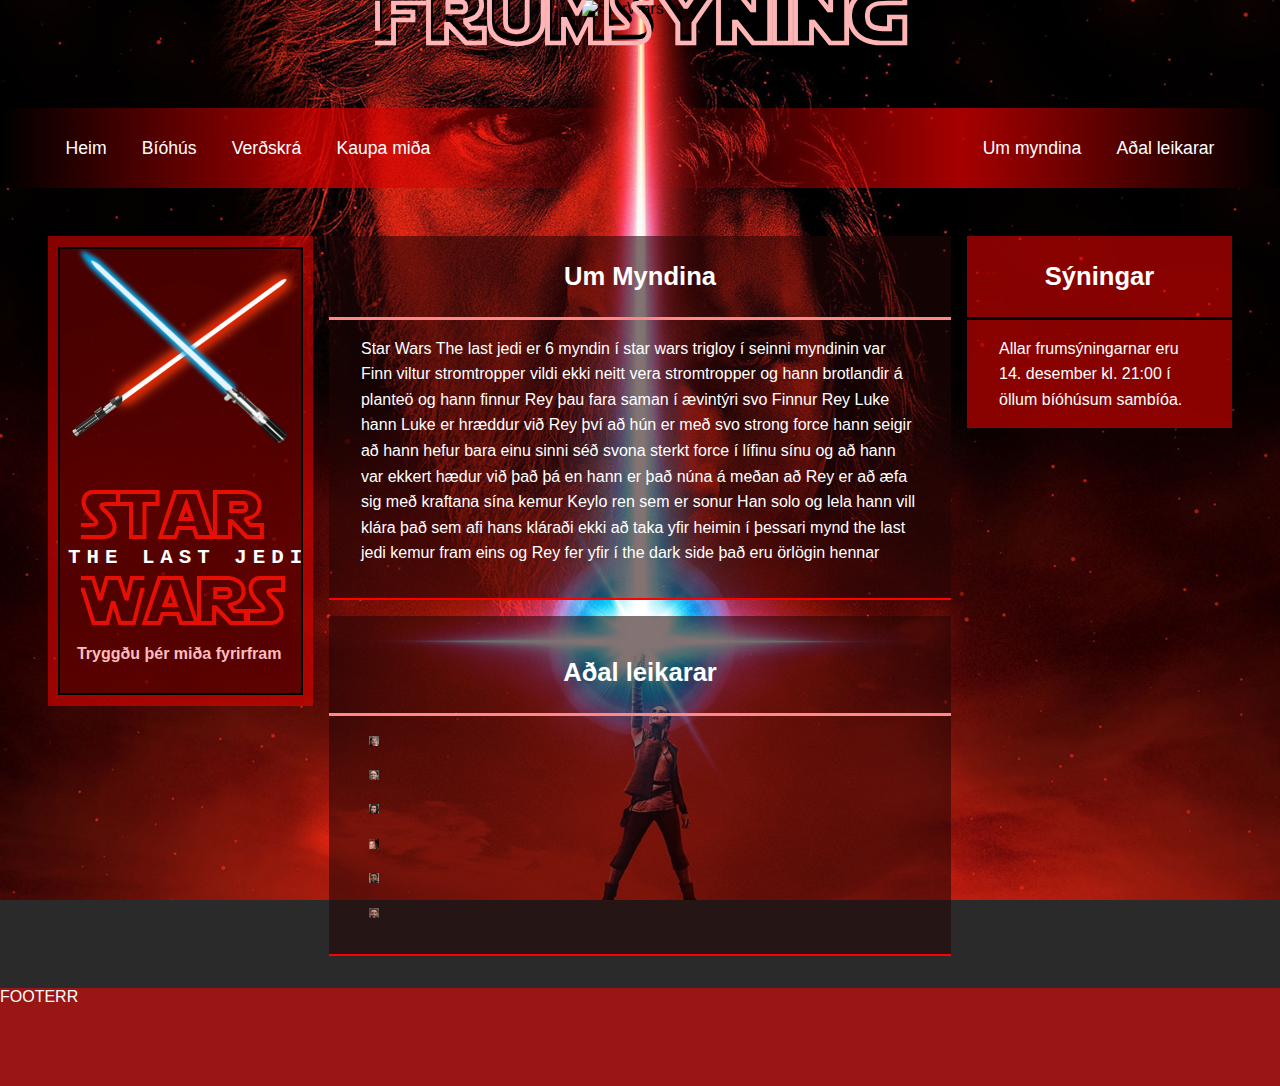
==== commit 0346abb8: "Síða gerð responsive" ====
--- a/docs/index.html
+++ b/docs/index.html
@@ -8,21 +8,26 @@
 </head>
 <body>
 	<header>
-		<!--<picture>
-			<source srcset="img/mynd480.jpg" media="(max-width:30em)">
-			<source srcset="img/mynd960.jpg" media="(max-width:60em)">
-			<source srcset="img/mynd1600.jpg">
-			<img src="img/mynd960.jpg" alt="Roses">
-		</picture>-->
-		<img src="myndir/logo.png">
+		<picture>
+			<source srcset="myndir/logo-300.png" media="(max-width:31em)">
+			<source srcset="myndir/logo-500.png" media="(max-width:44em)">
+			<source srcset="myndir/logo-640.png" media="(max-width:59em)">
+			<source srcset="myndir/logo-800.png">
+			<img src="myndir/logo-800.png" alt="StarWars logo">
+		</picture>
+		<!--<img src="myndir/logo-800.png">-->
 		<h1>Frumsýning</h1>
 	</header>
 	<nav>
-		<ul>
-			<li><a href="#">Heim</a></li>
-			<li><a href="#">Bíóhús</a></li>
-			<li><a href="#">Verðskrá</a></li>
-			<li><a href="#">Kaupa miða</a></li>
+		<input type="checkbox" id="toggle">
+		<label for="toggle">Valmynd</label>
+		<ul class="navbar">
+			<div class="vinnstri">
+				<li><a href="#">Heim</a></li>
+				<li><a href="#">Bíóhús</a></li>
+				<li><a href="#">Verðskrá</a></li>
+				<li><a href="#">Kaupa miða</a></li>
+			</div>
 			<div class="haegri">
 				<li><a href="#">Um myndina</a></li>
 				<li><a href="#">Aðal leikarar</a></li>
--- a/docs/css/style.css
+++ b/docs/css/style.css
@@ -1,2 +1,2 @@
-/*! normalize.css v7.0.0 | MIT License | github.com/necolas/normalize.css */html{line-height:1.15;-ms-text-size-adjust:100%;-webkit-text-size-adjust:100%}body{margin:0}article,aside,footer,header,nav,section{display:block}h1{font-size:2em;margin:0.67em 0}figcaption,figure,main{display:block}hr{box-sizing:content-box;height:0;overflow:visible}pre{font-family:monospace, monospace;font-size:1em}a{background-color:transparent;-webkit-text-decoration-skip:objects}abbr[title]{border-bottom:none;text-decoration:underline;text-decoration:underline dotted}b,strong{font-weight:inherit}b,strong{font-weight:bolder}code,kbd,samp{font-family:monospace, monospace;font-size:1em}dfn{font-style:italic}mark{background-color:#ff0;color:#000}small{font-size:80%}sub,sup{font-size:75%;line-height:0;position:relative;vertical-align:baseline}sub{bottom:-0.25em}sup{top:-0.5em}audio,video{display:inline-block}audio:not([controls]){display:none;height:0}img{border-style:none}svg:not(:root){overflow:hidden}button,input,optgroup,select,textarea{font-family:sans-serif;font-size:100%;line-height:1.15;margin:0}button,input{overflow:visible}button,select{text-transform:none}button,html [type="button"],[type="reset"],[type="submit"]{-webkit-appearance:button}button::-moz-focus-inner,[type="button"]::-moz-focus-inner,[type="reset"]::-moz-focus-inner,[type="submit"]::-moz-focus-inner{border-style:none;padding:0}button:-moz-focusring,[type="button"]:-moz-focusring,[type="reset"]:-moz-focusring,[type="submit"]:-moz-focusring{outline:1px dotted ButtonText}fieldset{padding:0.35em 0.75em 0.625em}legend{box-sizing:border-box;color:inherit;display:table;max-width:100%;padding:0;white-space:normal}progress{display:inline-block;vertical-align:baseline}textarea{overflow:auto}[type="checkbox"],[type="radio"]{box-sizing:border-box;padding:0}[type="number"]::-webkit-inner-spin-button,[type="number"]::-webkit-outer-spin-button{height:auto}[type="search"]{-webkit-appearance:textfield;outline-offset:-2px}[type="search"]::-webkit-search-cancel-button,[type="search"]::-webkit-search-decoration{-webkit-appearance:none}::-webkit-file-upload-button{-webkit-appearance:button;font:inherit}details,menu{display:block}summary{display:list-item}canvas{display:inline-block}template{display:none}[hidden]{display:none}@font-face{font-family:starWars;src:url(../font/Starjhol.ttf)}body{background:url("../myndir/bg.jpg");background-repeat:no-repeat;background-attachment:fixed;background-size:cover;background-color:#2a2a2a;font-family:arial}.haegri{display:flex;justify-content:flex-end}header{display:flex;justify-content:center;align-items:center;flex-flow:column}header img{width:52em}header h1{font-size:5em;margin-top:0;color:#ffb5b5;margin-top:-0.7em;text-shadow:2px -6px #000;font-family:starWars}nav{display:flex;background:linear-gradient(to right, #000, rgba(212,0,0,0.79), transparent, rgba(212,0,0,0.79), #000)}nav ul{display:flex;align-items:center;margin:0 auto;max-width:70em;padding:0;width:100%}nav ul li{list-style-type:none}nav ul li a{display:block;text-decoration:none;color:#c4c4c4;padding:1.4em;font-size:1.1em}nav ul li a:hover{background-color:rgba(0,0,0,0.35)}.haegri{display:flex;justify-content:flex-end;flex-grow:1}h2{margin:0;text-align:center;font-size:1.6em;padding:1em 0;border-bottom:3px solid #000}p{padding:0 1em;line-height:1.6em}.container{display:flex;color:white;margin:2em auto;max-width:75em;justify-content:center}.left{order:1;width:23%;height:100%;background:red;margin:0 0.5em;padding:1em;background:rgba(255,3,0,0.52)}article{order:2;width:54%;background:red;margin:0 0.5em;padding:1em;background:rgba(255,3,0,0.52);background:rgba(33,6,5,0.56)}article h2{border-bottom:3px solid #ff8989}.box{border-bottom:red 2px solid;padding-bottom:1em}.box:not(:first-child){padding-top:2em}.right{order:3;width:23%;height:100%;background:red;margin:0 0.5em;padding:1em;background:rgba(255,3,0,0.52)}footer{order:4;background:red;margin:0 0.5em;padding:1em;background:rgba(255,3,0,0.52);color:white}#banner{display:flex;flex-flow:column;border:2px solid #000;background-color:rgba(0,0,0,0.45);overflow:hidden;height:28em}#banner .rautt{height:13em;width:100%;top:10px;left:12px;position:relative;animation-name:rauttA;animation-duration:8s;animation-iteration-count:infinite;animation-direction:alternate;animation-timing-function:ease-in-out}@keyframes rauttA{0%{left:-250px;top:-90px}30%,70%{left:12px;top:10px;transform:rotate(360deg)}100%{left:-250px;top:-90px}}#banner .blatt{height:14em;width:100%;top:-198px;left:0;position:relative;animation-name:blattA;animation-duration:8s;animation-iteration-count:infinite;animation-direction:alternate;animation-timing-function:ease-in-out}@keyframes blattA{0%{left:250px;top:-160px}30%,70%{left:0px;top:-198px;transform:rotate(-360deg)}100%{left:250px;top:-160px}}#banner .star{font-family:starWars;font-size:4.2em;position:relative;margin:0;top:-188px;left:20px;color:#e60f05;line-height:86px;animation-name:starA;animation-duration:8s;animation-iteration-count:infinite;animation-direction:alternate;animation-timing-function:ease-in-out}@keyframes starA{0%{top:0px}30%,70%{top:-188px}100%{top:0px}}#banner .jedi{font-family:monospace;font-size:1.6em;position:relative;top:-300px;left:8px;text-transform:uppercase;letter-spacing:6px;animation-name:jediA;animation-duration:8s;animation-iteration-count:infinite;animation-direction:alternate;animation-timing-function:ease-in-out}@keyframes jediA{0%{top:-112px}30%,70%{top:-300px}100%{top:-112px}}#banner .kaupa{position:relative;top:-266px;left:17px;color:#ffbdbd;animation-name:kaupaA;animation-duration:8s;animation-iteration-count:infinite;animation-direction:alternate;animation-timing-function:ease-in-out}@keyframes kaupaA{0%{top:-146px}30%,70%{top:-266px}100%{top:-146px}}a:-webkit-any-link{text-decoration:none;color:#fff}
+/*! normalize.css v7.0.0 | MIT License | github.com/necolas/normalize.css */html{line-height:1.15;-ms-text-size-adjust:100%;-webkit-text-size-adjust:100%}body{margin:0}article,aside,footer,header,nav,section{display:block}h1{font-size:2em;margin:0.67em 0}figcaption,figure,main{display:block}hr{box-sizing:content-box;height:0;overflow:visible}pre{font-family:monospace, monospace;font-size:1em}a{background-color:transparent;-webkit-text-decoration-skip:objects}abbr[title]{border-bottom:none;text-decoration:underline;text-decoration:underline dotted}b,strong{font-weight:inherit}b,strong{font-weight:bolder}code,kbd,samp{font-family:monospace, monospace;font-size:1em}dfn{font-style:italic}mark{background-color:#ff0;color:#000}small{font-size:80%}sub,sup{font-size:75%;line-height:0;position:relative;vertical-align:baseline}sub{bottom:-0.25em}sup{top:-0.5em}audio,video{display:inline-block}audio:not([controls]){display:none;height:0}img{border-style:none}svg:not(:root){overflow:hidden}button,input,optgroup,select,textarea{font-family:sans-serif;font-size:100%;line-height:1.15;margin:0}button,input{overflow:visible}button,select{text-transform:none}button,html [type="button"],[type="reset"],[type="submit"]{-webkit-appearance:button}button::-moz-focus-inner,[type="button"]::-moz-focus-inner,[type="reset"]::-moz-focus-inner,[type="submit"]::-moz-focus-inner{border-style:none;padding:0}button:-moz-focusring,[type="button"]:-moz-focusring,[type="reset"]:-moz-focusring,[type="submit"]:-moz-focusring{outline:1px dotted ButtonText}fieldset{padding:0.35em 0.75em 0.625em}legend{box-sizing:border-box;color:inherit;display:table;max-width:100%;padding:0;white-space:normal}progress{display:inline-block;vertical-align:baseline}textarea{overflow:auto}[type="checkbox"],[type="radio"]{box-sizing:border-box;padding:0}[type="number"]::-webkit-inner-spin-button,[type="number"]::-webkit-outer-spin-button{height:auto}[type="search"]{-webkit-appearance:textfield;outline-offset:-2px}[type="search"]::-webkit-search-cancel-button,[type="search"]::-webkit-search-decoration{-webkit-appearance:none}::-webkit-file-upload-button{-webkit-appearance:button;font:inherit}details,menu{display:block}summary{display:list-item}canvas{display:inline-block}template{display:none}[hidden]{display:none}#banner{display:flex;flex-flow:column;border:2px solid #000;background-color:rgba(0,0,0,0.45);overflow:hidden;height:28em;max-width:245px;margin:.7em auto}#banner .rautt{height:13em;width:100%;top:10px;left:12px;position:relative;animation-name:rauttA;animation-duration:8s;animation-iteration-count:infinite;animation-direction:alternate;animation-timing-function:ease-in-out}@keyframes rauttA{0%{left:-250px;top:-90px}30%,70%{left:12px;top:10px;transform:rotate(360deg)}100%{left:-250px;top:-90px}}#banner .blatt{height:14em;width:100%;top:-198px;left:0;position:relative;animation-name:blattA;animation-duration:8s;animation-iteration-count:infinite;animation-direction:alternate;animation-timing-function:ease-in-out}@keyframes blattA{0%{left:250px;top:-160px}30%,70%{left:0px;top:-198px;transform:rotate(-360deg)}100%{left:250px;top:-160px}}#banner .star{font-family:starWars;font-size:4.2em;position:relative;margin:0;top:-188px;left:20px;color:#e60f05;line-height:86px;animation-name:starA;animation-duration:8s;animation-iteration-count:infinite;animation-direction:alternate;animation-timing-function:ease-in-out}@keyframes starA{0%{top:0px}30%,70%{top:-188px}100%{top:0px}}#banner .jedi{font-family:monospace;font-size:1.6em;position:relative;top:-300px;left:8px;text-transform:uppercase;letter-spacing:6px;animation-name:jediA;animation-duration:8s;animation-iteration-count:infinite;animation-direction:alternate;animation-timing-function:ease-in-out}@keyframes jediA{0%{top:-112px}30%,70%{top:-300px}100%{top:-112px}}#banner .kaupa{position:relative;top:-266px;left:17px;color:#ffbdbd;animation-name:kaupaA;animation-duration:8s;animation-iteration-count:infinite;animation-direction:alternate;animation-timing-function:ease-in-out}@keyframes kaupaA{0%{top:-146px}30%,70%{top:-266px}100%{top:-146px}}a:-webkit-any-link{text-decoration:none;color:#fff}@font-face{font-family:starWars;src:url(../font/Starjhol.ttf)}*{box-sizing:border-box}body{background:url("../myndir/bg.jpg");background-repeat:no-repeat;background-attachment:fixed;background-size:cover;background-position:center;background-color:#2a2a2a;font-family:arial}.haegri{display:flex;justify-content:flex-end}header{display:flex;justify-content:center;align-items:center;flex-flow:column}header h1{font-size:2.7em;margin-top:0;color:#ffb5b5;margin-top:-0.7em;text-shadow:2px -6px #000;font-family:starWars}nav{display:flex;flex-flow:column;position:fixed;width:100%;z-index:999}nav ul{display:flex;flex-flow:column;align-items:center;margin:0 auto;padding:0;transition:all 0.5s cubic-bezier(0.4, 0, 1, 1);position:fixed;bottom:-22em;width:100%;background:rgba(175,0,0,0.87);z-index:999}nav ul li{list-style-type:none;width:100%;text-align:center}nav ul a{display:block;text-decoration:none;color:#c4c4c4;padding:1em;font-size:1.1em}nav ul a:hover{background-color:rgba(0,0,0,0.35)}nav ul .haegri{display:flex;flex-flow:column;justify-content:flex-end;width:100%;text-align:center;flex-grow:1}nav input{display:none}nav input:checked+label{background-color:#ce0000}nav input:checked ~ ul{position:fixed;bottom:58px}nav label{text-align:center;position:fixed;width:100%;left:0;bottom:0;color:#fff;padding:.7em 0;z-index:999;font-size:1.3em;font-weight:bold;border:3px solid rgba(2,0,0,0.47);background:rgba(175,0,0,0.87)}h2{margin:0;text-align:center;font-size:1.6em;padding:1em 0;border-bottom:3px solid #000}p{padding:0 2em;line-height:1.6em}.container{display:flex;flex-flow:column;color:white;margin:1em auto;margin-top:0;width:100%;justify-content:center}.left{order:2;height:100%;background:red;margin:0 0.5em;background:rgba(255,3,0,0.52);box-sizing:border-box;background:none}.right{order:3;height:100%;background:red;margin:0 0.5em;background:rgba(255,3,0,0.52);box-sizing:border-box}article{order:1;background:red;margin:0 0.5em;background:rgba(255,3,0,0.52);box-sizing:border-box;background:none}article h2{border-bottom:3px solid #ff8989}article img{width:10px}.box{border-bottom:red 2px solid;padding-bottom:1em;background:rgba(33,6,5,0.56)}.box:not(:first-child){padding-top:1em;margin-top:1em}footer{order:4;background:red;margin:0 0.5em;background:rgba(255,3,0,0.52);box-sizing:border-box;color:white;padding-bottom:5em;margin:0}@media screen and (min-width: 31em){header h1{font-size:3.6em}.container{padding:0 1em}}@media screen and (min-width: 44em){header h1{font-size:4.2em}.container{flex-flow:row wrap}article{width:100%;margin:0;margin-bottom:1em}.left{width:45%;margin:0}.right{width:55%;margin:0}}@media screen and (min-width: 51em){header h1{font-size:5.2em}.container{max-width:50em}}@media screen and (min-width: 74em){header h1{font-size:5em}.container{max-width:76em;flex-flow:row}article{order:2;width:54%}.left{order:1;width:23%;background:rgba(255,3,0,0.52);margin-right:1em}.right{order:3;width:23%;margin-left:1em}nav{background:linear-gradient(to right, #000, rgba(212,0,0,0.79), transparent, rgba(212,0,0,0.79), #000);position:relative;margin-bottom:3em;height:5em}nav label{display:none}nav ul{background:none;max-width:74em;flex-flow:row;position:relative;bottom:unset;height:100%}nav ul .vinnstri{display:flex;flex-grow:3;width:100%;height:100%}nav ul .haegri{flex-flow:row;height:100%}nav ul li{width:unset;height:100%}nav ul li a{display:flex;align-items:center;height:100%}}
 /*# sourceMappingURL=style.css.map */
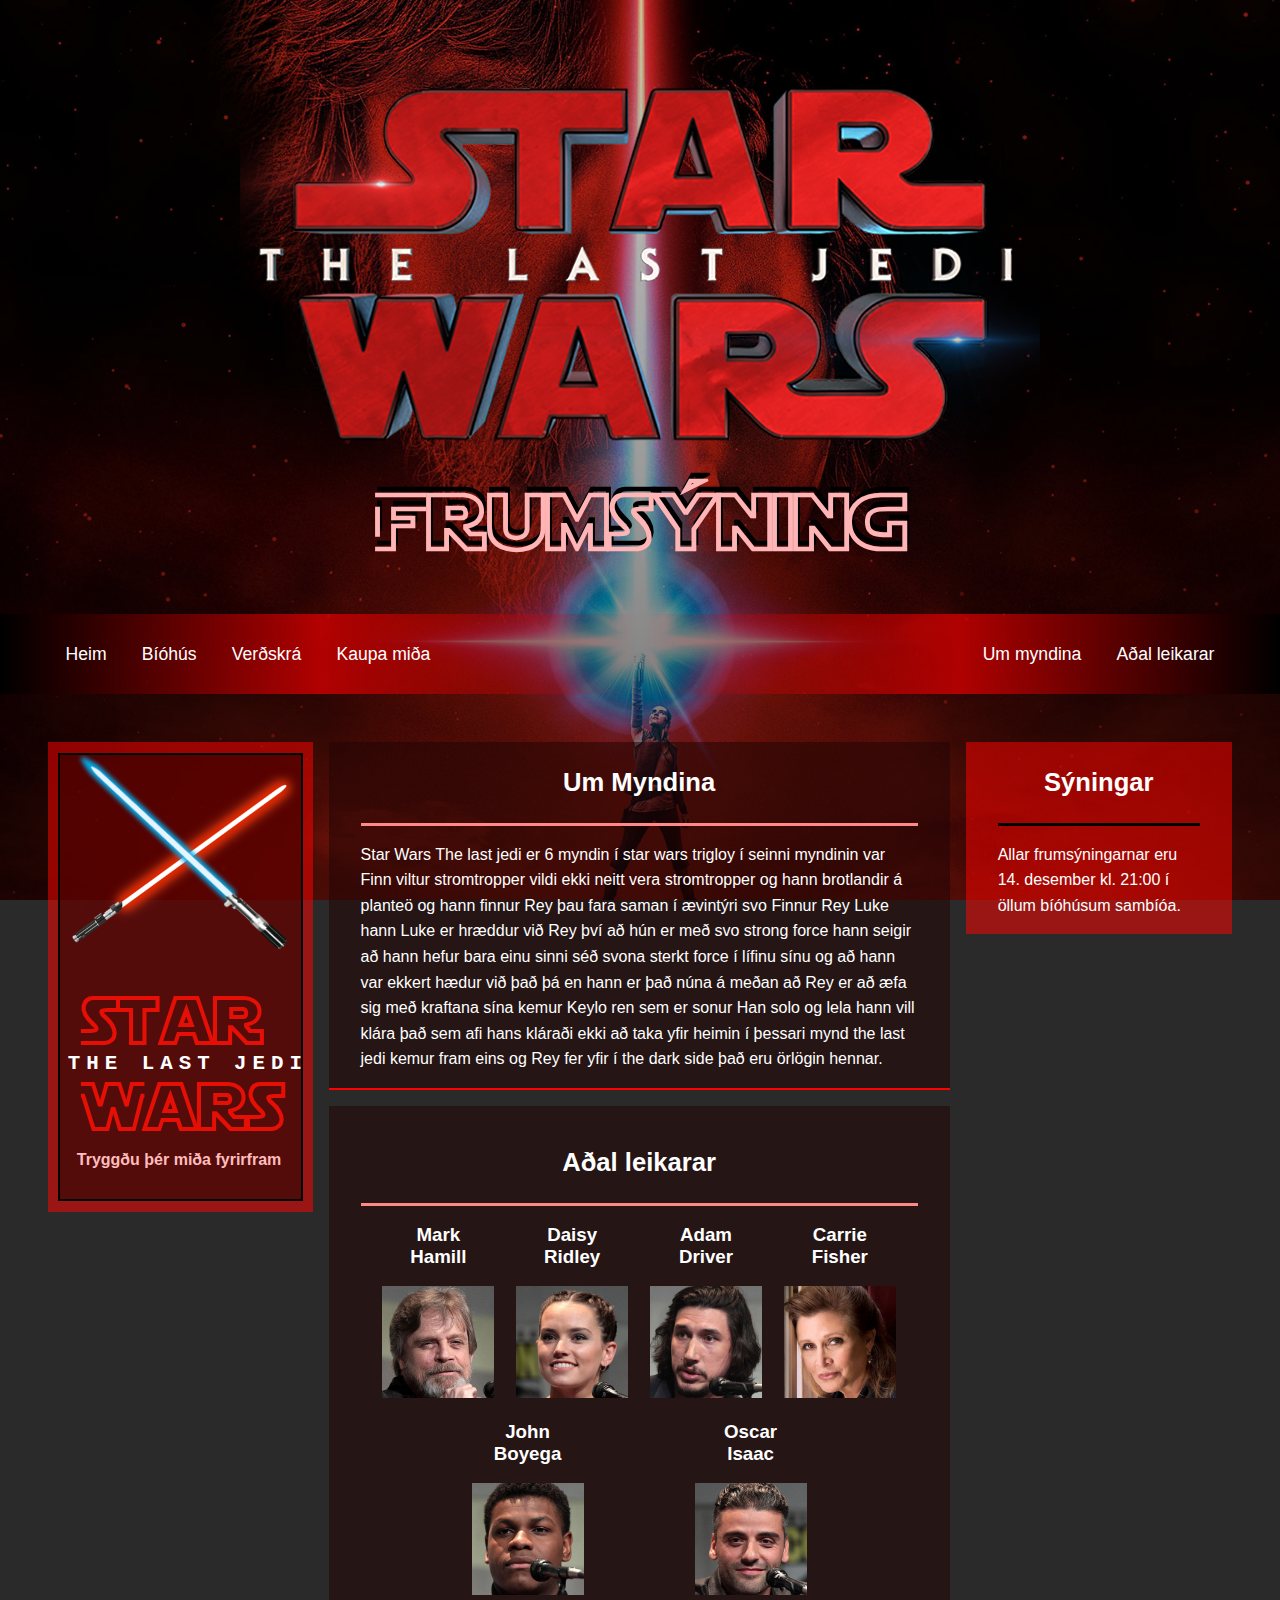
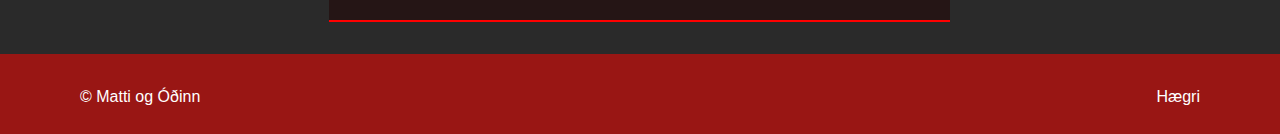
==== commit 6f1b1e5d: "Index uppfært og stílsíða" ====
--- a/docs/index.html
+++ b/docs/index.html
@@ -15,7 +15,6 @@
 			<source srcset="myndir/logo-800.png">
 			<img src="myndir/logo-800.png" alt="StarWars logo">
 		</picture>
-		<!--<img src="myndir/logo-800.png">-->
 		<h1>Frumsýning</h1>
 	</header>
 	<nav>
@@ -23,32 +22,50 @@
 		<label for="toggle">Valmynd</label>
 		<ul class="navbar">
 			<div class="vinnstri">
-				<li><a href="#">Heim</a></li>
-				<li><a href="#">Bíóhús</a></li>
-				<li><a href="#">Verðskrá</a></li>
-				<li><a href="#">Kaupa miða</a></li>
+				<li><a href="index.html">Heim</a></li>
+				<li><a href="biohus.html">Bíóhús</a></li>
+				<li><a href="verdskra.html">Verðskrá</a></li>
+				<li><a href="midar.html">Kaupa miða</a></li>
 			</div>
 			<div class="haegri">
-				<li><a href="#">Um myndina</a></li>
-				<li><a href="#">Aðal leikarar</a></li>
+				<li><a href="index.html#um-myndina">Um myndina</a></li>
+				<li><a href="index.html#adalleikarar">Aðal leikarar</a></li>
 			</div>
 		</ul>
 	</nav>
 	<div class="container">
 		<article>
-			<div class="box">
+			<div class="box" id="um-myndina">
 				<h2>Um Myndina</h2>
-				<p>Star Wars The last jedi er 6 myndin í star wars trigloy í seinni myndinin var Finn viltur stromtropper vildi ekki neitt vera stromtropper og hann brotlandir á planteö og hann finnur Rey þau fara saman í ævintýri svo Finnur Rey Luke hann Luke er hræddur við Rey því að hún er með svo strong force hann seigir að hann hefur bara einu sinni séð svona sterkt force í lífinu sínu og að hann var ekkert hædur við það þá en hann er það núna á meðan að Rey er að æfa sig með kraftana sína kemur Keylo ren sem er sonur Han solo og lela hann vill klára það sem afi hans kláraði ekki að taka yfir heimin í þessari mynd the last jedi kemur fram eins og Rey fer yfir í the dark side það eru örlögin hennar</p>
+				<p>Star Wars The last jedi er 6 myndin í star wars trigloy í seinni myndinin var Finn viltur stromtropper vildi ekki neitt vera stromtropper og hann brotlandir á planteö og hann finnur Rey þau fara saman í ævintýri svo Finnur Rey Luke hann Luke er hræddur við Rey því að hún er með svo strong force hann seigir að hann hefur bara einu sinni séð svona sterkt force í lífinu sínu og að hann var ekkert hædur við það þá en hann er það núna á meðan að Rey er að æfa sig með kraftana sína kemur Keylo ren sem er sonur Han solo og lela hann vill klára það sem afi hans kláraði ekki að taka yfir heimin í þessari mynd the last jedi kemur fram eins og Rey fer yfir í the dark side það eru örlögin hennar.</p>
 			</div>
-			<div class="box">
+			<div class="box" id="adalleikarar">
 				<h2>Aðal leikarar</h2>
-				<section class="myndabox">
-					<figure><img src="myndir/mark-hamill.jpg"></figure>
-					<figure><img src="myndir/daisy-ridley.jpg"></figure>
-					<figure><img src="myndir/adam-driver.jpg"></figure>
-					<figure><img src="myndir/carrie-fisher.jpg"></figure>
-					<figure><img src="myndir/john-boyega.jpg"></figure>
-					<figure><img src="myndir/oscar-isaac.jpg"></figure>
+				<section class="adalleikarar">
+					<div class="adal">
+						<h3>Mark Hamill</h3>
+						<img src="myndir/mark-hamill.jpg">
+					</div>
+					<div class="adal">
+						<h3>Daisy Ridley</h3>
+						<img src="myndir/daisy-ridley.jpg">
+					</div>
+					<div class="adal">
+						<h3>Adam Driver</h3>
+						<img src="myndir/adam-driver.jpg">
+					</div>
+					<div class="adal">
+						<h3>Carrie Fisher</h3>
+						<img src="myndir/carrie-fisher.jpg">
+					</div>
+					<div class="adal">
+						<h3>John Boyega</h3>
+						<img src="myndir/john-boyega.jpg">
+					</div>
+					<div class="adal">
+						<h3>Oscar Isaac</h3>
+						<img src="myndir/oscar-isaac.jpg">
+					</div>
 				</section>
 			</div>								
 		</article>
@@ -69,7 +86,10 @@
 		</aside>
 	</div>
 	<footer>
-		FOOTERR
+		<div class="footerC">
+			<div class="vinnstri">&copy Matti og Óðinn</div>
+			<div class="haegri">Hægri</div>
+		</div>
 	</footer>
 </body>
 </html>--- a/docs/css/style.css
+++ b/docs/css/style.css
@@ -1,2 +1,2 @@
-/*! normalize.css v7.0.0 | MIT License | github.com/necolas/normalize.css */html{line-height:1.15;-ms-text-size-adjust:100%;-webkit-text-size-adjust:100%}body{margin:0}article,aside,footer,header,nav,section{display:block}h1{font-size:2em;margin:0.67em 0}figcaption,figure,main{display:block}hr{box-sizing:content-box;height:0;overflow:visible}pre{font-family:monospace, monospace;font-size:1em}a{background-color:transparent;-webkit-text-decoration-skip:objects}abbr[title]{border-bottom:none;text-decoration:underline;text-decoration:underline dotted}b,strong{font-weight:inherit}b,strong{font-weight:bolder}code,kbd,samp{font-family:monospace, monospace;font-size:1em}dfn{font-style:italic}mark{background-color:#ff0;color:#000}small{font-size:80%}sub,sup{font-size:75%;line-height:0;position:relative;vertical-align:baseline}sub{bottom:-0.25em}sup{top:-0.5em}audio,video{display:inline-block}audio:not([controls]){display:none;height:0}img{border-style:none}svg:not(:root){overflow:hidden}button,input,optgroup,select,textarea{font-family:sans-serif;font-size:100%;line-height:1.15;margin:0}button,input{overflow:visible}button,select{text-transform:none}button,html [type="button"],[type="reset"],[type="submit"]{-webkit-appearance:button}button::-moz-focus-inner,[type="button"]::-moz-focus-inner,[type="reset"]::-moz-focus-inner,[type="submit"]::-moz-focus-inner{border-style:none;padding:0}button:-moz-focusring,[type="button"]:-moz-focusring,[type="reset"]:-moz-focusring,[type="submit"]:-moz-focusring{outline:1px dotted ButtonText}fieldset{padding:0.35em 0.75em 0.625em}legend{box-sizing:border-box;color:inherit;display:table;max-width:100%;padding:0;white-space:normal}progress{display:inline-block;vertical-align:baseline}textarea{overflow:auto}[type="checkbox"],[type="radio"]{box-sizing:border-box;padding:0}[type="number"]::-webkit-inner-spin-button,[type="number"]::-webkit-outer-spin-button{height:auto}[type="search"]{-webkit-appearance:textfield;outline-offset:-2px}[type="search"]::-webkit-search-cancel-button,[type="search"]::-webkit-search-decoration{-webkit-appearance:none}::-webkit-file-upload-button{-webkit-appearance:button;font:inherit}details,menu{display:block}summary{display:list-item}canvas{display:inline-block}template{display:none}[hidden]{display:none}#banner{display:flex;flex-flow:column;border:2px solid #000;background-color:rgba(0,0,0,0.45);overflow:hidden;height:28em;max-width:245px;margin:.7em auto}#banner .rautt{height:13em;width:100%;top:10px;left:12px;position:relative;animation-name:rauttA;animation-duration:8s;animation-iteration-count:infinite;animation-direction:alternate;animation-timing-function:ease-in-out}@keyframes rauttA{0%{left:-250px;top:-90px}30%,70%{left:12px;top:10px;transform:rotate(360deg)}100%{left:-250px;top:-90px}}#banner .blatt{height:14em;width:100%;top:-198px;left:0;position:relative;animation-name:blattA;animation-duration:8s;animation-iteration-count:infinite;animation-direction:alternate;animation-timing-function:ease-in-out}@keyframes blattA{0%{left:250px;top:-160px}30%,70%{left:0px;top:-198px;transform:rotate(-360deg)}100%{left:250px;top:-160px}}#banner .star{font-family:starWars;font-size:4.2em;position:relative;margin:0;top:-188px;left:20px;color:#e60f05;line-height:86px;animation-name:starA;animation-duration:8s;animation-iteration-count:infinite;animation-direction:alternate;animation-timing-function:ease-in-out}@keyframes starA{0%{top:0px}30%,70%{top:-188px}100%{top:0px}}#banner .jedi{font-family:monospace;font-size:1.6em;position:relative;top:-300px;left:8px;text-transform:uppercase;letter-spacing:6px;animation-name:jediA;animation-duration:8s;animation-iteration-count:infinite;animation-direction:alternate;animation-timing-function:ease-in-out}@keyframes jediA{0%{top:-112px}30%,70%{top:-300px}100%{top:-112px}}#banner .kaupa{position:relative;top:-266px;left:17px;color:#ffbdbd;animation-name:kaupaA;animation-duration:8s;animation-iteration-count:infinite;animation-direction:alternate;animation-timing-function:ease-in-out}@keyframes kaupaA{0%{top:-146px}30%,70%{top:-266px}100%{top:-146px}}a:-webkit-any-link{text-decoration:none;color:#fff}@font-face{font-family:starWars;src:url(../font/Starjhol.ttf)}*{box-sizing:border-box}body{background:url("../myndir/bg.jpg");background-repeat:no-repeat;background-attachment:fixed;background-size:cover;background-position:center;background-color:#2a2a2a;font-family:arial}.haegri{display:flex;justify-content:flex-end}header{display:flex;justify-content:center;align-items:center;flex-flow:column}header h1{font-size:2.7em;margin-top:0;color:#ffb5b5;margin-top:-0.7em;text-shadow:2px -6px #000;font-family:starWars}nav{display:flex;flex-flow:column;position:fixed;width:100%;z-index:999}nav ul{display:flex;flex-flow:column;align-items:center;margin:0 auto;padding:0;transition:all 0.5s cubic-bezier(0.4, 0, 1, 1);position:fixed;bottom:-22em;width:100%;background:rgba(175,0,0,0.87);z-index:999}nav ul li{list-style-type:none;width:100%;text-align:center}nav ul a{display:block;text-decoration:none;color:#c4c4c4;padding:1em;font-size:1.1em}nav ul a:hover{background-color:rgba(0,0,0,0.35)}nav ul .haegri{display:flex;flex-flow:column;justify-content:flex-end;width:100%;text-align:center;flex-grow:1}nav input{display:none}nav input:checked+label{background-color:#ce0000}nav input:checked ~ ul{position:fixed;bottom:58px}nav label{text-align:center;position:fixed;width:100%;left:0;bottom:0;color:#fff;padding:.7em 0;z-index:999;font-size:1.3em;font-weight:bold;border:3px solid rgba(2,0,0,0.47);background:rgba(175,0,0,0.87)}h2{margin:0;text-align:center;font-size:1.6em;padding:1em 0;border-bottom:3px solid #000}p{padding:0 2em;line-height:1.6em}.container{display:flex;flex-flow:column;color:white;margin:1em auto;margin-top:0;width:100%;justify-content:center}.left{order:2;height:100%;background:red;margin:0 0.5em;background:rgba(255,3,0,0.52);box-sizing:border-box;background:none}.right{order:3;height:100%;background:red;margin:0 0.5em;background:rgba(255,3,0,0.52);box-sizing:border-box}article{order:1;background:red;margin:0 0.5em;background:rgba(255,3,0,0.52);box-sizing:border-box;background:none}article h2{border-bottom:3px solid #ff8989}article img{width:10px}.box{border-bottom:red 2px solid;padding-bottom:1em;background:rgba(33,6,5,0.56)}.box:not(:first-child){padding-top:1em;margin-top:1em}footer{order:4;background:red;margin:0 0.5em;background:rgba(255,3,0,0.52);box-sizing:border-box;color:white;padding-bottom:5em;margin:0}@media screen and (min-width: 31em){header h1{font-size:3.6em}.container{padding:0 1em}}@media screen and (min-width: 44em){header h1{font-size:4.2em}.container{flex-flow:row wrap}article{width:100%;margin:0;margin-bottom:1em}.left{width:45%;margin:0}.right{width:55%;margin:0}}@media screen and (min-width: 51em){header h1{font-size:5.2em}.container{max-width:50em}}@media screen and (min-width: 74em){header h1{font-size:5em}.container{max-width:76em;flex-flow:row}article{order:2;width:54%}.left{order:1;width:23%;background:rgba(255,3,0,0.52);margin-right:1em}.right{order:3;width:23%;margin-left:1em}nav{background:linear-gradient(to right, #000, rgba(212,0,0,0.79), transparent, rgba(212,0,0,0.79), #000);position:relative;margin-bottom:3em;height:5em}nav label{display:none}nav ul{background:none;max-width:74em;flex-flow:row;position:relative;bottom:unset;height:100%}nav ul .vinnstri{display:flex;flex-grow:3;width:100%;height:100%}nav ul .haegri{flex-flow:row;height:100%}nav ul li{width:unset;height:100%}nav ul li a{display:flex;align-items:center;height:100%}}
+/*! normalize.css v7.0.0 | MIT License | github.com/necolas/normalize.css */html{line-height:1.15;-ms-text-size-adjust:100%;-webkit-text-size-adjust:100%}body{margin:0}article,aside,footer,header,nav,section{display:block}h1{font-size:2em;margin:0.67em 0}figcaption,figure,main{display:block}hr{box-sizing:content-box;height:0;overflow:visible}pre{font-family:monospace, monospace;font-size:1em}a{background-color:transparent;-webkit-text-decoration-skip:objects}abbr[title]{border-bottom:none;text-decoration:underline;text-decoration:underline dotted}b,strong{font-weight:inherit}b,strong{font-weight:bolder}code,kbd,samp{font-family:monospace, monospace;font-size:1em}dfn{font-style:italic}mark{background-color:#ff0;color:#000}small{font-size:80%}sub,sup{font-size:75%;line-height:0;position:relative;vertical-align:baseline}sub{bottom:-0.25em}sup{top:-0.5em}audio,video{display:inline-block}audio:not([controls]){display:none;height:0}img{border-style:none}svg:not(:root){overflow:hidden}button,input,optgroup,select,textarea{font-family:sans-serif;font-size:100%;line-height:1.15;margin:0}button,input{overflow:visible}button,select{text-transform:none}button,html [type="button"],[type="reset"],[type="submit"]{-webkit-appearance:button}button::-moz-focus-inner,[type="button"]::-moz-focus-inner,[type="reset"]::-moz-focus-inner,[type="submit"]::-moz-focus-inner{border-style:none;padding:0}button:-moz-focusring,[type="button"]:-moz-focusring,[type="reset"]:-moz-focusring,[type="submit"]:-moz-focusring{outline:1px dotted ButtonText}fieldset{padding:0.35em 0.75em 0.625em}legend{box-sizing:border-box;color:inherit;display:table;max-width:100%;padding:0;white-space:normal}progress{display:inline-block;vertical-align:baseline}textarea{overflow:auto}[type="checkbox"],[type="radio"]{box-sizing:border-box;padding:0}[type="number"]::-webkit-inner-spin-button,[type="number"]::-webkit-outer-spin-button{height:auto}[type="search"]{-webkit-appearance:textfield;outline-offset:-2px}[type="search"]::-webkit-search-cancel-button,[type="search"]::-webkit-search-decoration{-webkit-appearance:none}::-webkit-file-upload-button{-webkit-appearance:button;font:inherit}details,menu{display:block}summary{display:list-item}canvas{display:inline-block}template{display:none}[hidden]{display:none}#banner{display:flex;flex-flow:column;border:2px solid #000;background-color:rgba(0,0,0,0.45);overflow:hidden;height:28em;max-width:245px;margin:.7em auto}#banner .rautt{height:13em;width:100%;top:10px;left:12px;position:relative;animation-name:rauttA;animation-duration:8s;animation-iteration-count:infinite;animation-direction:alternate;animation-timing-function:ease-in-out}@keyframes rauttA{0%{left:-250px;top:-90px}30%,70%{left:12px;top:10px;transform:rotate(360deg)}100%{left:-250px;top:-90px}}#banner .blatt{height:14em;width:100%;top:-198px;left:0;position:relative;animation-name:blattA;animation-duration:8s;animation-iteration-count:infinite;animation-direction:alternate;animation-timing-function:ease-in-out}@keyframes blattA{0%{left:250px;top:-160px}30%,70%{left:0px;top:-198px;transform:rotate(-360deg)}100%{left:250px;top:-160px}}#banner .star{font-family:starWars;font-size:4.2em;position:relative;margin:0;top:-188px;left:20px;color:#e60f05;line-height:86px;animation-name:starA;animation-duration:8s;animation-iteration-count:infinite;animation-direction:alternate;animation-timing-function:ease-in-out}@keyframes starA{0%{top:0px}30%,70%{top:-188px}100%{top:0px}}#banner .jedi{font-family:monospace;font-size:1.6em;position:relative;top:-300px;left:8px;text-transform:uppercase;letter-spacing:6px;animation-name:jediA;animation-duration:8s;animation-iteration-count:infinite;animation-direction:alternate;animation-timing-function:ease-in-out}@keyframes jediA{0%{top:-112px}30%,70%{top:-300px}100%{top:-112px}}#banner .kaupa{position:relative;top:-266px;left:17px;color:#ffbdbd;animation-name:kaupaA;animation-duration:8s;animation-iteration-count:infinite;animation-direction:alternate;animation-timing-function:ease-in-out}@keyframes kaupaA{0%{top:-146px}30%,70%{top:-266px}100%{top:-146px}}a:-webkit-any-link{text-decoration:none;color:#fff}@font-face{font-family:starWars;src:url(../font/Starjhol.ttf)}*{box-sizing:border-box}body{background:linear-gradient(rgba(0,0,0,0.2), rgba(0,0,0,0.57)),url(../myndir/bg.jpg);background-repeat:no-repeat;background-attachment:fixed;background-size:cover;background-position:center;background-color:#2a2a2a;font-family:arial}header{display:flex;justify-content:center;align-items:center;flex-flow:column}header h1{font-size:2.7em;margin-top:0;color:#ffb5b5;margin-top:-0.7em;text-shadow:2px -6px #000;font-family:starWars}nav{display:flex;flex-flow:column;position:fixed;width:100%;z-index:999}nav ul{display:flex;flex-flow:column;align-items:center;margin:0 auto;padding:0;transition:all 0.5s cubic-bezier(0.4, 0, 1, 1);position:fixed;bottom:-22em;width:100%;background:rgba(175,0,0,0.87);z-index:998}nav ul li{list-style-type:none;width:100%;text-align:center}nav ul a{display:block;text-decoration:none;color:#c4c4c4;padding:1em;font-size:1.1em}nav ul a:hover{background-color:rgba(0,0,0,0.35)}nav ul .haegri{display:flex;flex-flow:column;justify-content:flex-end;width:100%;text-align:center;flex-grow:1}nav input{display:none}nav input:checked+label{background-color:#ce0000}nav input:checked ~ ul{position:fixed;bottom:58px}nav label{text-align:center;position:fixed;width:100%;left:0;bottom:0;color:#fff;padding:.7em 0;z-index:999;font-size:1.3em;font-weight:bold;border:3px solid rgba(2,0,0,0.47);background:rgba(175,0,0,0.87)}h2{margin:0;text-align:center;font-size:1.6em;padding:1em 0;border-bottom:3px solid #000}p{line-height:1.6em}.container{display:flex;flex-flow:column;color:white;margin:1em auto;margin-top:0;width:100%;justify-content:center}.left{order:2;height:100%;background:red;margin:0 0.5em;background:rgba(255,3,0,0.52);box-sizing:border-box;background:none}.right{order:3;height:100%;background:red;margin:0 0.5em;background:rgba(255,3,0,0.52);box-sizing:border-box;padding:0 2em}article{order:1;background:red;margin:0 0.5em;background:rgba(255,3,0,0.52);box-sizing:border-box;background:none}article h2{border-bottom:3px solid #ff8989}.box{border-bottom:red 2px solid;padding-bottom:1em;background:rgba(33,6,5,0.56);padding:0 2em}.box:not(:first-child){padding-top:1em;margin-top:1em}footer{order:4;background:red;margin:0 0.5em;background:rgba(255,3,0,0.52);box-sizing:border-box;color:white;margin:0;padding:1.4em 2em;padding-bottom:3em}footer div{padding-bottom:1em}.adalleikarar{display:flex;flex-wrap:wrap;justify-content:space-evenly;margin-bottom:1.3em}.adalleikarar .adal{width:7em;text-align:center}.adalleikarar img{width:7em}.adalleikarar h3{margin:1em auto;width:5em}@media screen and (min-width: 31em){header h1{font-size:3.6em}.container{padding:0 1em}footer{padding-bottom:4em}.footerC{padding:0 1em}}@media screen and (min-width: 44em){header h1{font-size:4.2em}.container{flex-flow:row wrap}article{width:100%;margin:0;margin-bottom:1em}.left{width:45%;margin:0}.right{width:55%;margin:0}.footerC{padding:0 2em}}@media screen and (min-width: 51em){header h1{font-size:5.2em}.container{max-width:50em}.footerC{margin:0 auto;padding:0 3em;max-width:50em;display:flex;align-content:center}.footerC .haegri{display:flex;flex-grow:3;justify-content:flex-end}}@media screen and (min-width: 74em){footer{padding-bottom:0;height:5em;display:flex;align-items:center;width:100%}footer .footerC{width:100%;max-width:76em}header h1{font-size:5em}.container{max-width:76em;flex-flow:row}article{order:2;width:54%}.left{order:1;width:23%;background:rgba(255,3,0,0.52);margin-right:1em}.right{order:3;width:23%;margin-left:1em}nav{background:linear-gradient(to right, #000, rgba(212,0,0,0.79), transparent, rgba(212,0,0,0.79), #000);position:relative;margin-bottom:3em;height:5em}nav label{display:none}nav ul{background:none;max-width:74em;flex-flow:row;position:relative;bottom:unset;height:100%}nav ul .vinnstri{display:flex;flex-grow:3;width:100%;height:100%}nav ul .haegri{flex-flow:row;height:100%}nav ul li{width:unset;height:100%}nav ul li a{display:flex;align-items:center;height:100%}}
 /*# sourceMappingURL=style.css.map */
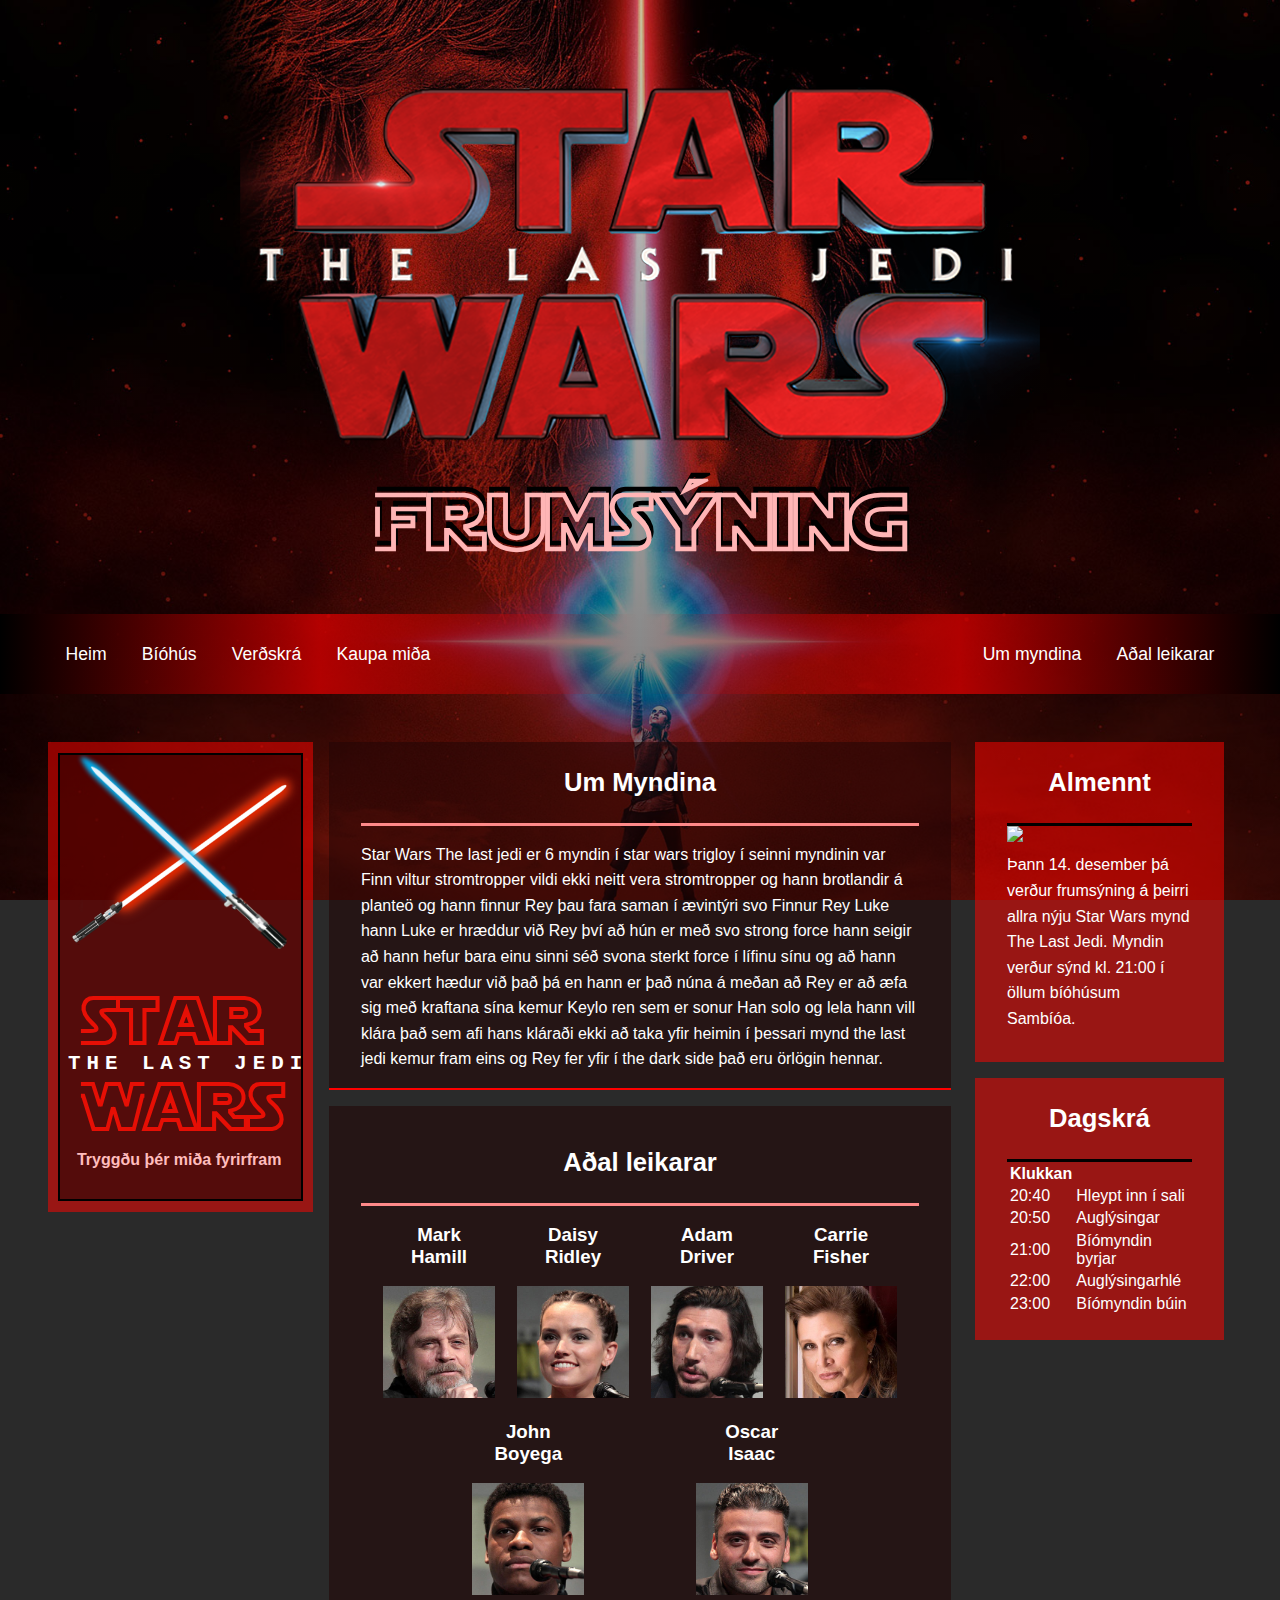
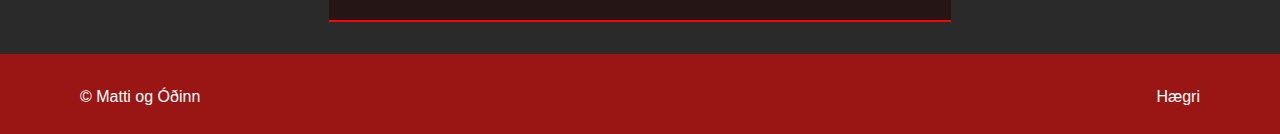
==== commit 369ef31d: "Index síða uppfærð" ====
--- a/docs/index.html
+++ b/docs/index.html
@@ -81,8 +81,40 @@
 			</a>
 		</aside>
 		<aside class="right">
-			<h2>Sýningar</h2>
-			<p>Allar frumsýningarnar eru 14. desember kl. 21:00 í öllum bíóhúsum sambíóa.</p>
+			<div class="boxR">
+				<h2>Almennt</h2>
+				<img src="myndir/sambio.png">
+				<p>Þann 14. desember þá verður frumsýning á þeirri allra nýju Star Wars mynd The Last Jedi.  Myndin verður sýnd kl. 21:00 í öllum bíóhúsum Sambíóa.</p>
+			</div>
+			<div class="boxR">
+				<h2>Dagskrá</h2>
+				<table style="width:100%">
+					<tr>
+				    	<th>Klukkan</th>
+				    	<th></th>
+				  	</tr>
+				  	<tr>
+					    <td>20:40</td>
+					    <td>Hleypt inn í sali</td>
+				  	</tr>
+				  	<tr>
+					    <td>20:50</td>
+					    <td>Auglýsingar</td>
+				  	</tr>
+				  	<tr>
+					    <td>21:00</td>
+					    <td>Bíómyndin byrjar</td>
+				  	</tr>
+				  	<tr>
+					    <td>22:00</td>
+					    <td>Auglýsingarhlé</td>
+				  	</tr>
+				  	<tr>
+					    <td>23:00</td>
+					    <td>Bíómyndin búin</td>
+				  	</tr>
+				</table>
+			</div>
 		</aside>
 	</div>
 	<footer>
--- a/docs/css/style.css
+++ b/docs/css/style.css
@@ -1,2 +1,2 @@
-/*! normalize.css v7.0.0 | MIT License | github.com/necolas/normalize.css */html{line-height:1.15;-ms-text-size-adjust:100%;-webkit-text-size-adjust:100%}body{margin:0}article,aside,footer,header,nav,section{display:block}h1{font-size:2em;margin:0.67em 0}figcaption,figure,main{display:block}hr{box-sizing:content-box;height:0;overflow:visible}pre{font-family:monospace, monospace;font-size:1em}a{background-color:transparent;-webkit-text-decoration-skip:objects}abbr[title]{border-bottom:none;text-decoration:underline;text-decoration:underline dotted}b,strong{font-weight:inherit}b,strong{font-weight:bolder}code,kbd,samp{font-family:monospace, monospace;font-size:1em}dfn{font-style:italic}mark{background-color:#ff0;color:#000}small{font-size:80%}sub,sup{font-size:75%;line-height:0;position:relative;vertical-align:baseline}sub{bottom:-0.25em}sup{top:-0.5em}audio,video{display:inline-block}audio:not([controls]){display:none;height:0}img{border-style:none}svg:not(:root){overflow:hidden}button,input,optgroup,select,textarea{font-family:sans-serif;font-size:100%;line-height:1.15;margin:0}button,input{overflow:visible}button,select{text-transform:none}button,html [type="button"],[type="reset"],[type="submit"]{-webkit-appearance:button}button::-moz-focus-inner,[type="button"]::-moz-focus-inner,[type="reset"]::-moz-focus-inner,[type="submit"]::-moz-focus-inner{border-style:none;padding:0}button:-moz-focusring,[type="button"]:-moz-focusring,[type="reset"]:-moz-focusring,[type="submit"]:-moz-focusring{outline:1px dotted ButtonText}fieldset{padding:0.35em 0.75em 0.625em}legend{box-sizing:border-box;color:inherit;display:table;max-width:100%;padding:0;white-space:normal}progress{display:inline-block;vertical-align:baseline}textarea{overflow:auto}[type="checkbox"],[type="radio"]{box-sizing:border-box;padding:0}[type="number"]::-webkit-inner-spin-button,[type="number"]::-webkit-outer-spin-button{height:auto}[type="search"]{-webkit-appearance:textfield;outline-offset:-2px}[type="search"]::-webkit-search-cancel-button,[type="search"]::-webkit-search-decoration{-webkit-appearance:none}::-webkit-file-upload-button{-webkit-appearance:button;font:inherit}details,menu{display:block}summary{display:list-item}canvas{display:inline-block}template{display:none}[hidden]{display:none}#banner{display:flex;flex-flow:column;border:2px solid #000;background-color:rgba(0,0,0,0.45);overflow:hidden;height:28em;max-width:245px;margin:.7em auto}#banner .rautt{height:13em;width:100%;top:10px;left:12px;position:relative;animation-name:rauttA;animation-duration:8s;animation-iteration-count:infinite;animation-direction:alternate;animation-timing-function:ease-in-out}@keyframes rauttA{0%{left:-250px;top:-90px}30%,70%{left:12px;top:10px;transform:rotate(360deg)}100%{left:-250px;top:-90px}}#banner .blatt{height:14em;width:100%;top:-198px;left:0;position:relative;animation-name:blattA;animation-duration:8s;animation-iteration-count:infinite;animation-direction:alternate;animation-timing-function:ease-in-out}@keyframes blattA{0%{left:250px;top:-160px}30%,70%{left:0px;top:-198px;transform:rotate(-360deg)}100%{left:250px;top:-160px}}#banner .star{font-family:starWars;font-size:4.2em;position:relative;margin:0;top:-188px;left:20px;color:#e60f05;line-height:86px;animation-name:starA;animation-duration:8s;animation-iteration-count:infinite;animation-direction:alternate;animation-timing-function:ease-in-out}@keyframes starA{0%{top:0px}30%,70%{top:-188px}100%{top:0px}}#banner .jedi{font-family:monospace;font-size:1.6em;position:relative;top:-300px;left:8px;text-transform:uppercase;letter-spacing:6px;animation-name:jediA;animation-duration:8s;animation-iteration-count:infinite;animation-direction:alternate;animation-timing-function:ease-in-out}@keyframes jediA{0%{top:-112px}30%,70%{top:-300px}100%{top:-112px}}#banner .kaupa{position:relative;top:-266px;left:17px;color:#ffbdbd;animation-name:kaupaA;animation-duration:8s;animation-iteration-count:infinite;animation-direction:alternate;animation-timing-function:ease-in-out}@keyframes kaupaA{0%{top:-146px}30%,70%{top:-266px}100%{top:-146px}}a:-webkit-any-link{text-decoration:none;color:#fff}@font-face{font-family:starWars;src:url(../font/Starjhol.ttf)}*{box-sizing:border-box}body{background:linear-gradient(rgba(0,0,0,0.2), rgba(0,0,0,0.57)),url(../myndir/bg.jpg);background-repeat:no-repeat;background-attachment:fixed;background-size:cover;background-position:center;background-color:#2a2a2a;font-family:arial}header{display:flex;justify-content:center;align-items:center;flex-flow:column}header h1{font-size:2.7em;margin-top:0;color:#ffb5b5;margin-top:-0.7em;text-shadow:2px -6px #000;font-family:starWars}nav{display:flex;flex-flow:column;position:fixed;width:100%;z-index:999}nav ul{display:flex;flex-flow:column;align-items:center;margin:0 auto;padding:0;transition:all 0.5s cubic-bezier(0.4, 0, 1, 1);position:fixed;bottom:-22em;width:100%;background:rgba(175,0,0,0.87);z-index:998}nav ul li{list-style-type:none;width:100%;text-align:center}nav ul a{display:block;text-decoration:none;color:#c4c4c4;padding:1em;font-size:1.1em}nav ul a:hover{background-color:rgba(0,0,0,0.35)}nav ul .haegri{display:flex;flex-flow:column;justify-content:flex-end;width:100%;text-align:center;flex-grow:1}nav input{display:none}nav input:checked+label{background-color:#ce0000}nav input:checked ~ ul{position:fixed;bottom:58px}nav label{text-align:center;position:fixed;width:100%;left:0;bottom:0;color:#fff;padding:.7em 0;z-index:999;font-size:1.3em;font-weight:bold;border:3px solid rgba(2,0,0,0.47);background:rgba(175,0,0,0.87)}h2{margin:0;text-align:center;font-size:1.6em;padding:1em 0;border-bottom:3px solid #000}p{line-height:1.6em}.container{display:flex;flex-flow:column;color:white;margin:1em auto;margin-top:0;width:100%;justify-content:center}.left{order:2;height:100%;background:red;margin:0 0.5em;background:rgba(255,3,0,0.52);box-sizing:border-box;background:none}.right{order:3;height:100%;background:red;margin:0 0.5em;background:rgba(255,3,0,0.52);box-sizing:border-box;padding:0 2em}article{order:1;background:red;margin:0 0.5em;background:rgba(255,3,0,0.52);box-sizing:border-box;background:none}article h2{border-bottom:3px solid #ff8989}.box{border-bottom:red 2px solid;padding-bottom:1em;background:rgba(33,6,5,0.56);padding:0 2em}.box:not(:first-child){padding-top:1em;margin-top:1em}footer{order:4;background:red;margin:0 0.5em;background:rgba(255,3,0,0.52);box-sizing:border-box;color:white;margin:0;padding:1.4em 2em;padding-bottom:3em}footer div{padding-bottom:1em}.adalleikarar{display:flex;flex-wrap:wrap;justify-content:space-evenly;margin-bottom:1.3em}.adalleikarar .adal{width:7em;text-align:center}.adalleikarar img{width:7em}.adalleikarar h3{margin:1em auto;width:5em}@media screen and (min-width: 31em){header h1{font-size:3.6em}.container{padding:0 1em}footer{padding-bottom:4em}.footerC{padding:0 1em}}@media screen and (min-width: 44em){header h1{font-size:4.2em}.container{flex-flow:row wrap}article{width:100%;margin:0;margin-bottom:1em}.left{width:45%;margin:0}.right{width:55%;margin:0}.footerC{padding:0 2em}}@media screen and (min-width: 51em){header h1{font-size:5.2em}.container{max-width:50em}.footerC{margin:0 auto;padding:0 3em;max-width:50em;display:flex;align-content:center}.footerC .haegri{display:flex;flex-grow:3;justify-content:flex-end}}@media screen and (min-width: 74em){footer{padding-bottom:0;height:5em;display:flex;align-items:center;width:100%}footer .footerC{width:100%;max-width:76em}header h1{font-size:5em}.container{max-width:76em;flex-flow:row}article{order:2;width:54%}.left{order:1;width:23%;background:rgba(255,3,0,0.52);margin-right:1em}.right{order:3;width:23%;margin-left:1em}nav{background:linear-gradient(to right, #000, rgba(212,0,0,0.79), transparent, rgba(212,0,0,0.79), #000);position:relative;margin-bottom:3em;height:5em}nav label{display:none}nav ul{background:none;max-width:74em;flex-flow:row;position:relative;bottom:unset;height:100%}nav ul .vinnstri{display:flex;flex-grow:3;width:100%;height:100%}nav ul .haegri{flex-flow:row;height:100%}nav ul li{width:unset;height:100%}nav ul li a{display:flex;align-items:center;height:100%}}
+/*! normalize.css v7.0.0 | MIT License | github.com/necolas/normalize.css */html{line-height:1.15;-ms-text-size-adjust:100%;-webkit-text-size-adjust:100%}body{margin:0}article,aside,footer,header,nav,section{display:block}h1{font-size:2em;margin:0.67em 0}figcaption,figure,main{display:block}hr{box-sizing:content-box;height:0;overflow:visible}pre{font-family:monospace, monospace;font-size:1em}a{background-color:transparent;-webkit-text-decoration-skip:objects}abbr[title]{border-bottom:none;text-decoration:underline;text-decoration:underline dotted}b,strong{font-weight:inherit}b,strong{font-weight:bolder}code,kbd,samp{font-family:monospace, monospace;font-size:1em}dfn{font-style:italic}mark{background-color:#ff0;color:#000}small{font-size:80%}sub,sup{font-size:75%;line-height:0;position:relative;vertical-align:baseline}sub{bottom:-0.25em}sup{top:-0.5em}audio,video{display:inline-block}audio:not([controls]){display:none;height:0}img{border-style:none}svg:not(:root){overflow:hidden}button,input,optgroup,select,textarea{font-family:sans-serif;font-size:100%;line-height:1.15;margin:0}button,input{overflow:visible}button,select{text-transform:none}button,html [type="button"],[type="reset"],[type="submit"]{-webkit-appearance:button}button::-moz-focus-inner,[type="button"]::-moz-focus-inner,[type="reset"]::-moz-focus-inner,[type="submit"]::-moz-focus-inner{border-style:none;padding:0}button:-moz-focusring,[type="button"]:-moz-focusring,[type="reset"]:-moz-focusring,[type="submit"]:-moz-focusring{outline:1px dotted ButtonText}fieldset{padding:0.35em 0.75em 0.625em}legend{box-sizing:border-box;color:inherit;display:table;max-width:100%;padding:0;white-space:normal}progress{display:inline-block;vertical-align:baseline}textarea{overflow:auto}[type="checkbox"],[type="radio"]{box-sizing:border-box;padding:0}[type="number"]::-webkit-inner-spin-button,[type="number"]::-webkit-outer-spin-button{height:auto}[type="search"]{-webkit-appearance:textfield;outline-offset:-2px}[type="search"]::-webkit-search-cancel-button,[type="search"]::-webkit-search-decoration{-webkit-appearance:none}::-webkit-file-upload-button{-webkit-appearance:button;font:inherit}details,menu{display:block}summary{display:list-item}canvas{display:inline-block}template{display:none}[hidden]{display:none}#banner{display:flex;flex-flow:column;border:2px solid #000;background-color:rgba(0,0,0,0.45);overflow:hidden;height:28em;max-width:245px;margin:.7em auto}#banner .rautt{height:13em;width:100%;top:10px;left:12px;position:relative;animation-name:rauttA;animation-duration:8s;animation-iteration-count:infinite;animation-direction:alternate;animation-timing-function:ease-in-out}@keyframes rauttA{0%{left:-250px;top:-90px}30%,70%{left:12px;top:10px;transform:rotate(360deg)}100%{left:-250px;top:-90px}}#banner .blatt{height:14em;width:100%;top:-198px;left:0;position:relative;animation-name:blattA;animation-duration:8s;animation-iteration-count:infinite;animation-direction:alternate;animation-timing-function:ease-in-out}@keyframes blattA{0%{left:250px;top:-160px}30%,70%{left:0px;top:-198px;transform:rotate(-360deg)}100%{left:250px;top:-160px}}#banner .star{font-family:starWars;font-size:4.2em;position:relative;margin:0;top:-188px;left:20px;color:#e60f05;line-height:86px;animation-name:starA;animation-duration:8s;animation-iteration-count:infinite;animation-direction:alternate;animation-timing-function:ease-in-out}@keyframes starA{0%{top:0px}30%,70%{top:-188px}100%{top:0px}}#banner .jedi{font-family:monospace;font-size:1.6em;position:relative;top:-300px;left:8px;text-transform:uppercase;letter-spacing:6px;animation-name:jediA;animation-duration:8s;animation-iteration-count:infinite;animation-direction:alternate;animation-timing-function:ease-in-out}@keyframes jediA{0%{top:-112px}30%,70%{top:-300px}100%{top:-112px}}#banner .kaupa{position:relative;top:-266px;left:17px;color:#ffbdbd;animation-name:kaupaA;animation-duration:8s;animation-iteration-count:infinite;animation-direction:alternate;animation-timing-function:ease-in-out}@keyframes kaupaA{0%{top:-146px}30%,70%{top:-266px}100%{top:-146px}}a:-webkit-any-link{text-decoration:none;color:#fff}@font-face{font-family:starWars;src:url(../font/Starjhol.ttf)}*{box-sizing:border-box}body{background:linear-gradient(rgba(0,0,0,0.2), rgba(0,0,0,0.57)),url(../myndir/bg.jpg);background-repeat:no-repeat;background-attachment:fixed;background-size:cover;background-position:center;background-color:#2a2a2a;font-family:arial}header{display:flex;justify-content:center;align-items:center;flex-flow:column}header h1{font-size:2.7em;margin-top:0;color:#ffb5b5;margin-top:-0.7em;text-shadow:2px -6px #000;font-family:starWars}nav{display:flex;flex-flow:column;position:fixed;width:100%;z-index:999}nav ul{display:flex;flex-flow:column;align-items:center;margin:0 auto;padding:0;transition:all 0.5s cubic-bezier(0.4, 0, 1, 1);position:fixed;bottom:-22em;width:100%;background:rgba(175,0,0,0.87);z-index:998}nav ul li{list-style-type:none;width:100%;text-align:center}nav ul a{display:block;text-decoration:none;color:#c4c4c4;padding:1em;font-size:1.1em}nav ul a:hover{background-color:rgba(0,0,0,0.35)}nav ul .haegri{display:flex;flex-flow:column;justify-content:flex-end;width:100%;text-align:center;flex-grow:1}nav input{display:none}nav input:checked+label{background-color:#ce0000}nav input:checked ~ ul{position:fixed;bottom:58px}nav label{text-align:center;position:fixed;width:100%;left:0;bottom:0;color:#fff;padding:.7em 0;z-index:999;font-size:1.3em;font-weight:bold;border:3px solid rgba(2,0,0,0.47);background:rgba(175,0,0,0.87)}h2{margin:0;text-align:center;font-size:1.6em;padding:1em 0;border-bottom:3px solid #000}p{line-height:1.6em}.container{display:flex;flex-flow:column;color:white;margin:1em auto;margin-top:0;width:100%;justify-content:center}.left{order:2;height:100%;background:red;margin:0 0.5em;background:rgba(255,3,0,0.52);box-sizing:border-box;background:none}.right{order:3;height:100%;background:none}.boxR{background:red;margin:0 0.5em;background:rgba(255,3,0,0.52);box-sizing:border-box;padding:0 2em;margin-bottom:1em;padding-bottom:1.5em}.boxR p{margin:.4em 0}article{order:1;background:red;margin:0 0.5em;background:rgba(255,3,0,0.52);box-sizing:border-box;background:none}article h2{border-bottom:3px solid #ff8989}.box{border-bottom:red 2px solid;padding-bottom:1em;background:rgba(33,6,5,0.56);padding:0 2em}.box:not(:first-child){padding-top:1em;margin-top:1em}footer{order:4;background:red;margin:0 0.5em;background:rgba(255,3,0,0.52);box-sizing:border-box;color:white;margin:0;padding:1.4em 2em;padding-bottom:3em}footer div{padding-bottom:1em}.adalleikarar{display:flex;flex-wrap:wrap;justify-content:space-evenly;margin-bottom:1.3em}.adalleikarar .adal{width:7em;text-align:center}.adalleikarar img{width:7em}.adalleikarar h3{margin:1em auto;width:5em}@media screen and (min-width: 31em){header h1{font-size:3.6em}.container{padding:0 1em}footer{padding-bottom:4em}.footerC{padding:0 1em}}@media screen and (min-width: 44em){header h1{font-size:4.2em}.container{flex-flow:row wrap}article{width:100%;margin:0;margin-bottom:1em}.left{width:45%;margin:0}.right{width:55%;margin:0}.footerC{padding:0 2em}}@media screen and (min-width: 51em){header h1{font-size:5.2em}.container{max-width:50em}.footerC{margin:0 auto;padding:0 3em;max-width:50em;display:flex;align-content:center}.footerC .haegri{display:flex;flex-grow:3;justify-content:flex-end}}@media screen and (min-width: 74em){footer{padding-bottom:0;height:5em;display:flex;align-items:center;width:100%}footer .footerC{width:100%;max-width:76em}header h1{font-size:5em}.container{max-width:76em;flex-flow:row}article{order:2;width:54%}.left{order:1;width:23%;background:rgba(255,3,0,0.52);margin-right:1em}.right{order:3;width:23%;margin-left:1em}.right img{width:100%}nav{background:linear-gradient(to right, #000, rgba(212,0,0,0.79), transparent, rgba(212,0,0,0.79), #000);position:relative;margin-bottom:3em;height:5em}nav label{display:none}nav ul{background:none;max-width:74em;flex-flow:row;position:relative;bottom:unset;height:100%}nav ul .vinnstri{display:flex;flex-grow:3;width:100%;height:100%}nav ul .haegri{flex-flow:row;height:100%}nav ul li{width:unset;height:100%}nav ul li a{display:flex;align-items:center;height:100%}}
 /*# sourceMappingURL=style.css.map */
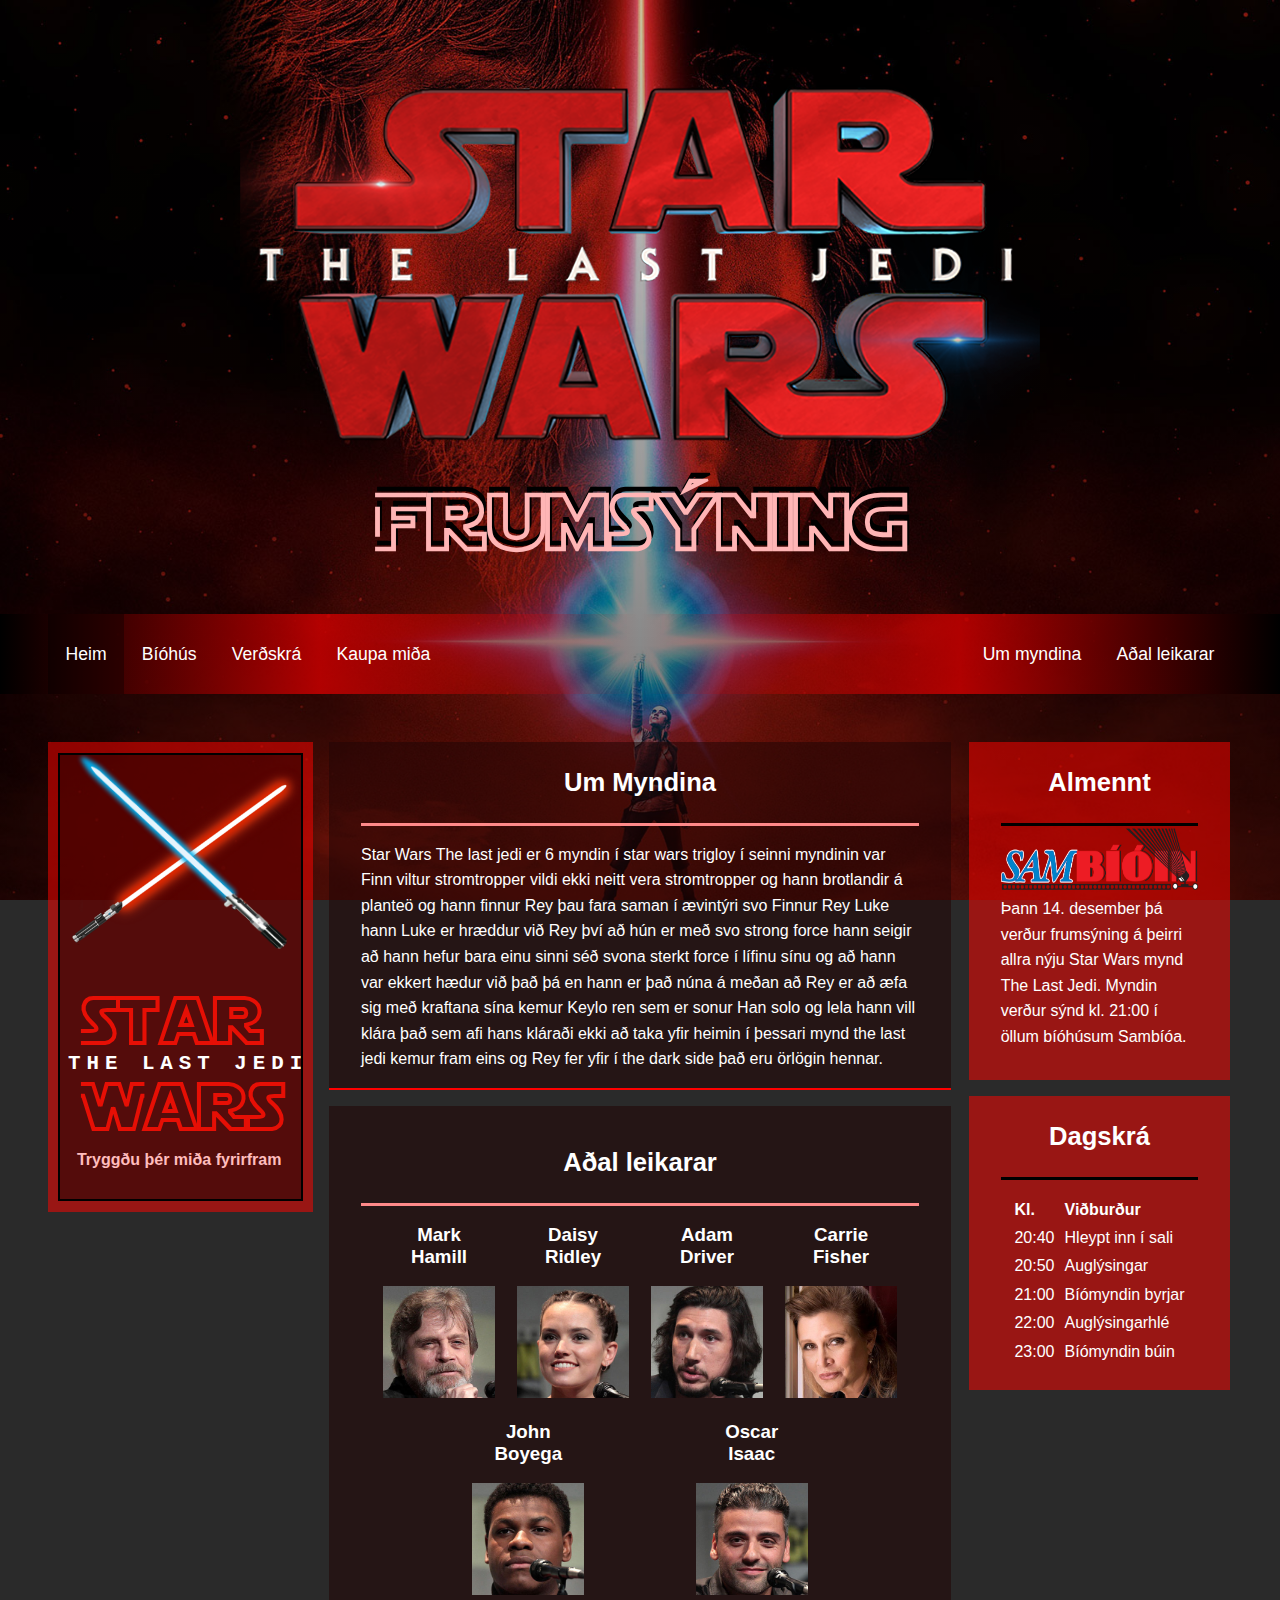
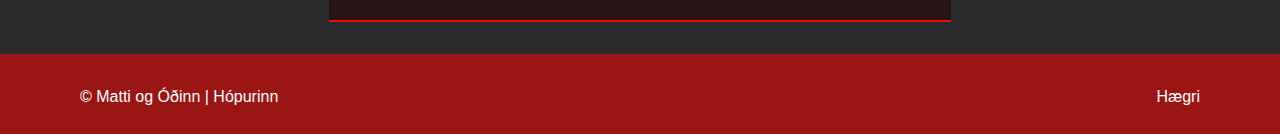
==== commit 2c01c195: "Uppfærði smá index og aðalstílsíðuna" ====
--- a/docs/index.html
+++ b/docs/index.html
@@ -3,9 +3,9 @@
 <head>
 	<meta name="viewport" content="width=device-width, initial-scale=1.0">
 	<meta charset="utf-8">
-	<title>Lokaverkefni</title>
+	<title>StarWars Frumsýning</title>
 	<link rel="stylesheet" type="text/css" href="css/style.css">
-</head>
+	<link rel="shortcut icon" href="myndir/favicon.ico" type="image/x-icon">
 <body>
 	<header>
 		<picture>
@@ -22,7 +22,7 @@
 		<label for="toggle">Valmynd</label>
 		<ul class="navbar">
 			<div class="vinnstri">
-				<li><a href="index.html">Heim</a></li>
+				<li><a href="index.html" class="active">Heim</a></li>
 				<li><a href="biohus.html">Bíóhús</a></li>
 				<li><a href="verdskra.html">Verðskrá</a></li>
 				<li><a href="midar.html">Kaupa miða</a></li>
@@ -83,15 +83,17 @@
 		<aside class="right">
 			<div class="boxR">
 				<h2>Almennt</h2>
-				<img src="myndir/sambio.png">
+				<div class="logo">
+					<img src="myndir/sambio.png">
+				</div>
 				<p>Þann 14. desember þá verður frumsýning á þeirri allra nýju Star Wars mynd The Last Jedi.  Myndin verður sýnd kl. 21:00 í öllum bíóhúsum Sambíóa.</p>
 			</div>
 			<div class="boxR">
 				<h2>Dagskrá</h2>
 				<table style="width:100%">
 					<tr>
-				    	<th>Klukkan</th>
-				    	<th></th>
+				    	<th>Kl.</th>
+				    	<th>Viðburður</th>
 				  	</tr>
 				  	<tr>
 					    <td>20:40</td>
@@ -119,7 +121,7 @@
 	</div>
 	<footer>
 		<div class="footerC">
-			<div class="vinnstri">&copy Matti og Óðinn</div>
+			<div class="vinnstri">&copy Matti og Óðinn | <a href="hopurinn.html">Hópurinn</a></div>
 			<div class="haegri">Hægri</div>
 		</div>
 	</footer>
--- a/docs/css/style.css
+++ b/docs/css/style.css
@@ -1,2 +1,2 @@
-/*! normalize.css v7.0.0 | MIT License | github.com/necolas/normalize.css */html{line-height:1.15;-ms-text-size-adjust:100%;-webkit-text-size-adjust:100%}body{margin:0}article,aside,footer,header,nav,section{display:block}h1{font-size:2em;margin:0.67em 0}figcaption,figure,main{display:block}hr{box-sizing:content-box;height:0;overflow:visible}pre{font-family:monospace, monospace;font-size:1em}a{background-color:transparent;-webkit-text-decoration-skip:objects}abbr[title]{border-bottom:none;text-decoration:underline;text-decoration:underline dotted}b,strong{font-weight:inherit}b,strong{font-weight:bolder}code,kbd,samp{font-family:monospace, monospace;font-size:1em}dfn{font-style:italic}mark{background-color:#ff0;color:#000}small{font-size:80%}sub,sup{font-size:75%;line-height:0;position:relative;vertical-align:baseline}sub{bottom:-0.25em}sup{top:-0.5em}audio,video{display:inline-block}audio:not([controls]){display:none;height:0}img{border-style:none}svg:not(:root){overflow:hidden}button,input,optgroup,select,textarea{font-family:sans-serif;font-size:100%;line-height:1.15;margin:0}button,input{overflow:visible}button,select{text-transform:none}button,html [type="button"],[type="reset"],[type="submit"]{-webkit-appearance:button}button::-moz-focus-inner,[type="button"]::-moz-focus-inner,[type="reset"]::-moz-focus-inner,[type="submit"]::-moz-focus-inner{border-style:none;padding:0}button:-moz-focusring,[type="button"]:-moz-focusring,[type="reset"]:-moz-focusring,[type="submit"]:-moz-focusring{outline:1px dotted ButtonText}fieldset{padding:0.35em 0.75em 0.625em}legend{box-sizing:border-box;color:inherit;display:table;max-width:100%;padding:0;white-space:normal}progress{display:inline-block;vertical-align:baseline}textarea{overflow:auto}[type="checkbox"],[type="radio"]{box-sizing:border-box;padding:0}[type="number"]::-webkit-inner-spin-button,[type="number"]::-webkit-outer-spin-button{height:auto}[type="search"]{-webkit-appearance:textfield;outline-offset:-2px}[type="search"]::-webkit-search-cancel-button,[type="search"]::-webkit-search-decoration{-webkit-appearance:none}::-webkit-file-upload-button{-webkit-appearance:button;font:inherit}details,menu{display:block}summary{display:list-item}canvas{display:inline-block}template{display:none}[hidden]{display:none}#banner{display:flex;flex-flow:column;border:2px solid #000;background-color:rgba(0,0,0,0.45);overflow:hidden;height:28em;max-width:245px;margin:.7em auto}#banner .rautt{height:13em;width:100%;top:10px;left:12px;position:relative;animation-name:rauttA;animation-duration:8s;animation-iteration-count:infinite;animation-direction:alternate;animation-timing-function:ease-in-out}@keyframes rauttA{0%{left:-250px;top:-90px}30%,70%{left:12px;top:10px;transform:rotate(360deg)}100%{left:-250px;top:-90px}}#banner .blatt{height:14em;width:100%;top:-198px;left:0;position:relative;animation-name:blattA;animation-duration:8s;animation-iteration-count:infinite;animation-direction:alternate;animation-timing-function:ease-in-out}@keyframes blattA{0%{left:250px;top:-160px}30%,70%{left:0px;top:-198px;transform:rotate(-360deg)}100%{left:250px;top:-160px}}#banner .star{font-family:starWars;font-size:4.2em;position:relative;margin:0;top:-188px;left:20px;color:#e60f05;line-height:86px;animation-name:starA;animation-duration:8s;animation-iteration-count:infinite;animation-direction:alternate;animation-timing-function:ease-in-out}@keyframes starA{0%{top:0px}30%,70%{top:-188px}100%{top:0px}}#banner .jedi{font-family:monospace;font-size:1.6em;position:relative;top:-300px;left:8px;text-transform:uppercase;letter-spacing:6px;animation-name:jediA;animation-duration:8s;animation-iteration-count:infinite;animation-direction:alternate;animation-timing-function:ease-in-out}@keyframes jediA{0%{top:-112px}30%,70%{top:-300px}100%{top:-112px}}#banner .kaupa{position:relative;top:-266px;left:17px;color:#ffbdbd;animation-name:kaupaA;animation-duration:8s;animation-iteration-count:infinite;animation-direction:alternate;animation-timing-function:ease-in-out}@keyframes kaupaA{0%{top:-146px}30%,70%{top:-266px}100%{top:-146px}}a:-webkit-any-link{text-decoration:none;color:#fff}@font-face{font-family:starWars;src:url(../font/Starjhol.ttf)}*{box-sizing:border-box}body{background:linear-gradient(rgba(0,0,0,0.2), rgba(0,0,0,0.57)),url(../myndir/bg.jpg);background-repeat:no-repeat;background-attachment:fixed;background-size:cover;background-position:center;background-color:#2a2a2a;font-family:arial}header{display:flex;justify-content:center;align-items:center;flex-flow:column}header h1{font-size:2.7em;margin-top:0;color:#ffb5b5;margin-top:-0.7em;text-shadow:2px -6px #000;font-family:starWars}nav{display:flex;flex-flow:column;position:fixed;width:100%;z-index:999}nav ul{display:flex;flex-flow:column;align-items:center;margin:0 auto;padding:0;transition:all 0.5s cubic-bezier(0.4, 0, 1, 1);position:fixed;bottom:-22em;width:100%;background:rgba(175,0,0,0.87);z-index:998}nav ul li{list-style-type:none;width:100%;text-align:center}nav ul a{display:block;text-decoration:none;color:#c4c4c4;padding:1em;font-size:1.1em}nav ul a:hover{background-color:rgba(0,0,0,0.35)}nav ul .haegri{display:flex;flex-flow:column;justify-content:flex-end;width:100%;text-align:center;flex-grow:1}nav input{display:none}nav input:checked+label{background-color:#ce0000}nav input:checked ~ ul{position:fixed;bottom:58px}nav label{text-align:center;position:fixed;width:100%;left:0;bottom:0;color:#fff;padding:.7em 0;z-index:999;font-size:1.3em;font-weight:bold;border:3px solid rgba(2,0,0,0.47);background:rgba(175,0,0,0.87)}h2{margin:0;text-align:center;font-size:1.6em;padding:1em 0;border-bottom:3px solid #000}p{line-height:1.6em}.container{display:flex;flex-flow:column;color:white;margin:1em auto;margin-top:0;width:100%;justify-content:center}.left{order:2;height:100%;background:red;margin:0 0.5em;background:rgba(255,3,0,0.52);box-sizing:border-box;background:none}.right{order:3;height:100%;background:none}.boxR{background:red;margin:0 0.5em;background:rgba(255,3,0,0.52);box-sizing:border-box;padding:0 2em;margin-bottom:1em;padding-bottom:1.5em}.boxR p{margin:.4em 0}article{order:1;background:red;margin:0 0.5em;background:rgba(255,3,0,0.52);box-sizing:border-box;background:none}article h2{border-bottom:3px solid #ff8989}.box{border-bottom:red 2px solid;padding-bottom:1em;background:rgba(33,6,5,0.56);padding:0 2em}.box:not(:first-child){padding-top:1em;margin-top:1em}footer{order:4;background:red;margin:0 0.5em;background:rgba(255,3,0,0.52);box-sizing:border-box;color:white;margin:0;padding:1.4em 2em;padding-bottom:3em}footer div{padding-bottom:1em}.adalleikarar{display:flex;flex-wrap:wrap;justify-content:space-evenly;margin-bottom:1.3em}.adalleikarar .adal{width:7em;text-align:center}.adalleikarar img{width:7em}.adalleikarar h3{margin:1em auto;width:5em}@media screen and (min-width: 31em){header h1{font-size:3.6em}.container{padding:0 1em}footer{padding-bottom:4em}.footerC{padding:0 1em}}@media screen and (min-width: 44em){header h1{font-size:4.2em}.container{flex-flow:row wrap}article{width:100%;margin:0;margin-bottom:1em}.left{width:45%;margin:0}.right{width:55%;margin:0}.footerC{padding:0 2em}}@media screen and (min-width: 51em){header h1{font-size:5.2em}.container{max-width:50em}.footerC{margin:0 auto;padding:0 3em;max-width:50em;display:flex;align-content:center}.footerC .haegri{display:flex;flex-grow:3;justify-content:flex-end}}@media screen and (min-width: 74em){footer{padding-bottom:0;height:5em;display:flex;align-items:center;width:100%}footer .footerC{width:100%;max-width:76em}header h1{font-size:5em}.container{max-width:76em;flex-flow:row}article{order:2;width:54%}.left{order:1;width:23%;background:rgba(255,3,0,0.52);margin-right:1em}.right{order:3;width:23%;margin-left:1em}.right img{width:100%}nav{background:linear-gradient(to right, #000, rgba(212,0,0,0.79), transparent, rgba(212,0,0,0.79), #000);position:relative;margin-bottom:3em;height:5em}nav label{display:none}nav ul{background:none;max-width:74em;flex-flow:row;position:relative;bottom:unset;height:100%}nav ul .vinnstri{display:flex;flex-grow:3;width:100%;height:100%}nav ul .haegri{flex-flow:row;height:100%}nav ul li{width:unset;height:100%}nav ul li a{display:flex;align-items:center;height:100%}}
+/*! normalize.css v7.0.0 | MIT License | github.com/necolas/normalize.css */html{line-height:1.15;-ms-text-size-adjust:100%;-webkit-text-size-adjust:100%}body{margin:0}article,aside,footer,header,nav,section{display:block}h1{font-size:2em;margin:0.67em 0}figcaption,figure,main{display:block}hr{box-sizing:content-box;height:0;overflow:visible}pre{font-family:monospace, monospace;font-size:1em}a{background-color:transparent;-webkit-text-decoration-skip:objects}abbr[title]{border-bottom:none;text-decoration:underline;text-decoration:underline dotted}b,strong{font-weight:inherit}b,strong{font-weight:bolder}code,kbd,samp{font-family:monospace, monospace;font-size:1em}dfn{font-style:italic}mark{background-color:#ff0;color:#000}small{font-size:80%}sub,sup{font-size:75%;line-height:0;position:relative;vertical-align:baseline}sub{bottom:-0.25em}sup{top:-0.5em}audio,video{display:inline-block}audio:not([controls]){display:none;height:0}img{border-style:none}svg:not(:root){overflow:hidden}button,input,optgroup,select,textarea{font-family:sans-serif;font-size:100%;line-height:1.15;margin:0}button,input{overflow:visible}button,select{text-transform:none}button,html [type="button"],[type="reset"],[type="submit"]{-webkit-appearance:button}button::-moz-focus-inner,[type="button"]::-moz-focus-inner,[type="reset"]::-moz-focus-inner,[type="submit"]::-moz-focus-inner{border-style:none;padding:0}button:-moz-focusring,[type="button"]:-moz-focusring,[type="reset"]:-moz-focusring,[type="submit"]:-moz-focusring{outline:1px dotted ButtonText}fieldset{padding:0.35em 0.75em 0.625em}legend{box-sizing:border-box;color:inherit;display:table;max-width:100%;padding:0;white-space:normal}progress{display:inline-block;vertical-align:baseline}textarea{overflow:auto}[type="checkbox"],[type="radio"]{box-sizing:border-box;padding:0}[type="number"]::-webkit-inner-spin-button,[type="number"]::-webkit-outer-spin-button{height:auto}[type="search"]{-webkit-appearance:textfield;outline-offset:-2px}[type="search"]::-webkit-search-cancel-button,[type="search"]::-webkit-search-decoration{-webkit-appearance:none}::-webkit-file-upload-button{-webkit-appearance:button;font:inherit}details,menu{display:block}summary{display:list-item}canvas{display:inline-block}template{display:none}[hidden]{display:none}#banner{display:flex;flex-flow:column;border:2px solid #000;background-color:rgba(0,0,0,0.45);overflow:hidden;height:28em;max-width:245px;margin:.7em auto}#banner .rautt{height:13em;width:100%;top:10px;left:12px;position:relative;animation-name:rauttA;animation-duration:8s;animation-iteration-count:infinite;animation-direction:alternate;animation-timing-function:ease-in-out}@keyframes rauttA{0%{left:-250px;top:-90px}30%,70%{left:12px;top:10px;transform:rotate(360deg)}100%{left:-250px;top:-90px}}#banner .blatt{height:14em;width:100%;top:-198px;left:0;position:relative;animation-name:blattA;animation-duration:8s;animation-iteration-count:infinite;animation-direction:alternate;animation-timing-function:ease-in-out}@keyframes blattA{0%{left:250px;top:-160px}30%,70%{left:0px;top:-198px;transform:rotate(-360deg)}100%{left:250px;top:-160px}}#banner .star{font-family:starWars;font-size:4.2em;position:relative;margin:0;top:-188px;left:20px;color:#e60f05;line-height:86px;animation-name:starA;animation-duration:8s;animation-iteration-count:infinite;animation-direction:alternate;animation-timing-function:ease-in-out}@keyframes starA{0%{top:0px}30%,70%{top:-188px}100%{top:0px}}#banner .jedi{font-family:monospace;font-size:1.6em;position:relative;top:-300px;left:8px;text-transform:uppercase;letter-spacing:6px;animation-name:jediA;animation-duration:8s;animation-iteration-count:infinite;animation-direction:alternate;animation-timing-function:ease-in-out}@keyframes jediA{0%{top:-112px}30%,70%{top:-300px}100%{top:-112px}}#banner .kaupa{position:relative;top:-266px;left:17px;color:#ffbdbd;animation-name:kaupaA;animation-duration:8s;animation-iteration-count:infinite;animation-direction:alternate;animation-timing-function:ease-in-out}@keyframes kaupaA{0%{top:-146px}30%,70%{top:-266px}100%{top:-146px}}a:-webkit-any-link{text-decoration:none;color:#fff}@font-face{font-family:starWars;src:url(../font/Starjhol.ttf)}*{box-sizing:border-box}body{background:linear-gradient(rgba(0,0,0,0.2), rgba(0,0,0,0.57)),url(../myndir/bg.jpg);background-repeat:no-repeat;background-attachment:fixed;background-size:cover;background-position:center;background-color:#2a2a2a;font-family:arial}header{display:flex;justify-content:center;align-items:center;flex-flow:column}header h1{font-size:2.7em;margin-top:0;color:#ffb5b5;margin-top:-0.7em;text-shadow:2px -6px #000;font-family:starWars}nav{display:flex;flex-flow:column;position:fixed;width:100%;z-index:999}nav ul{display:flex;flex-flow:column;align-items:center;margin:0 auto;padding:0;transition:all 0.5s cubic-bezier(0.4, 0, 1, 1);position:fixed;bottom:-22em;width:100%;background:rgba(175,0,0,0.87);z-index:998}nav ul li{list-style-type:none;width:100%;text-align:center}nav ul a{display:block;text-decoration:none;color:#c4c4c4;padding:1em;font-size:1.1em}nav ul a:hover{background-color:rgba(0,0,0,0.35)}nav ul .active{background-color:rgba(0,0,0,0.35)}nav ul .haegri{display:flex;flex-flow:column;justify-content:flex-end;width:100%;text-align:center;flex-grow:1}nav input{display:none}nav input:checked+label{background-color:#ce0000}nav input:checked ~ ul{position:fixed;bottom:58px}nav label{text-align:center;position:fixed;width:100%;left:0;bottom:0;color:#fff;padding:.7em 0;z-index:999;font-size:1.3em;font-weight:bold;border:3px solid rgba(2,0,0,0.47);background:rgba(175,0,0,0.87)}h2{margin:0;text-align:center;font-size:1.6em;padding:1em 0;border-bottom:3px solid #000}p{line-height:1.6em}.container{display:flex;flex-flow:column;color:white;margin:1em auto;margin-top:0;width:100%;justify-content:center}.left{order:2;height:100%;background:red;margin:0 0.5em;background:rgba(255,3,0,0.52);box-sizing:border-box;background:none}.right{order:3;height:100%;background:none}.boxR{background:red;margin:0 0.5em;background:rgba(255,3,0,0.52);box-sizing:border-box;margin:0 0.1em;padding:0 2em;margin-bottom:1em;padding-bottom:1.5em}.boxR p{margin:.4em 0}.boxR table{margin-top:1em;display:flex;flex-flow:column;justify-content:center;align-items:center}.boxR table,.boxR th,.boxR td{border-collapse:collapse}.boxR th,.boxR td{padding:5px;text-align:left}.logo{display:flex;justify-content:center;align-content:center}.logo img{height:4em}.boxR.banner{padding:0;height:100%;padding-top:0.1em}article{order:1;background:red;margin:0 0.5em;background:rgba(255,3,0,0.52);box-sizing:border-box;background:none}article h2{border-bottom:3px solid #ff8989}.box{border-bottom:red 2px solid;padding-bottom:1em;background:rgba(33,6,5,0.56);padding:0 2em}.box:not(:first-child){padding-top:1em;margin-top:1em}footer{order:4;background:red;margin:0 0.5em;background:rgba(255,3,0,0.52);box-sizing:border-box;color:white;margin:0;padding:1.4em 2em;padding-bottom:3em}footer div{padding-bottom:1em}footer a:hover{text-decoration:underline}.adalleikarar{display:flex;flex-wrap:wrap;justify-content:space-evenly;margin-bottom:1.3em}.adalleikarar .adal{width:7em;text-align:center}.adalleikarar img{width:7em}.adalleikarar h3{margin:1em auto;width:5em}.vinnstri{width:100%}@media screen and (min-width: 31em){header h1{font-size:3.6em}.container{padding:0 1em}footer{padding-bottom:4em}.footerC{padding:0 1em}}@media screen and (min-width: 44em){header h1{font-size:4.2em}.container{flex-flow:row wrap}article{width:100%;margin:0;margin-bottom:1em}.left{width:45%;margin:0}.right{width:55%;margin:0}.footerC{padding:0 2em}}@media screen and (min-width: 51em){header h1{font-size:5.2em}.container{max-width:50em}.footerC{margin:0 auto;padding:0 3em;max-width:50em;display:flex;align-content:center}.footerC .haegri{display:flex;flex-grow:3;justify-content:flex-end}}@media screen and (min-width: 74em){footer{padding-bottom:0;height:5em;display:flex;align-items:center;width:100%}footer .footerC{width:100%;max-width:76em}header h1{font-size:5em}.container{max-width:76em;flex-flow:row}article{order:2;width:54%}.left{order:1;width:23%;background:rgba(255,3,0,0.52);margin-right:1em}.right{order:3;width:23%;margin-left:1em}.right img{width:100%}nav{background:linear-gradient(to right, #000, rgba(212,0,0,0.79), transparent, rgba(212,0,0,0.79), #000);position:relative;margin-bottom:3em;height:5em}nav label{display:none}nav input:checked ~ ul{position:relative;bottom:unset}nav ul{background:none;max-width:74em;flex-flow:row;position:relative;bottom:unset;height:100%}nav ul .vinnstri{display:flex;flex-grow:3;width:100%;height:100%}nav ul .haegri{flex-flow:row;height:100%}nav ul li{width:unset;height:100%}nav ul li a{display:flex;align-items:center;height:100%}}
 /*# sourceMappingURL=style.css.map */
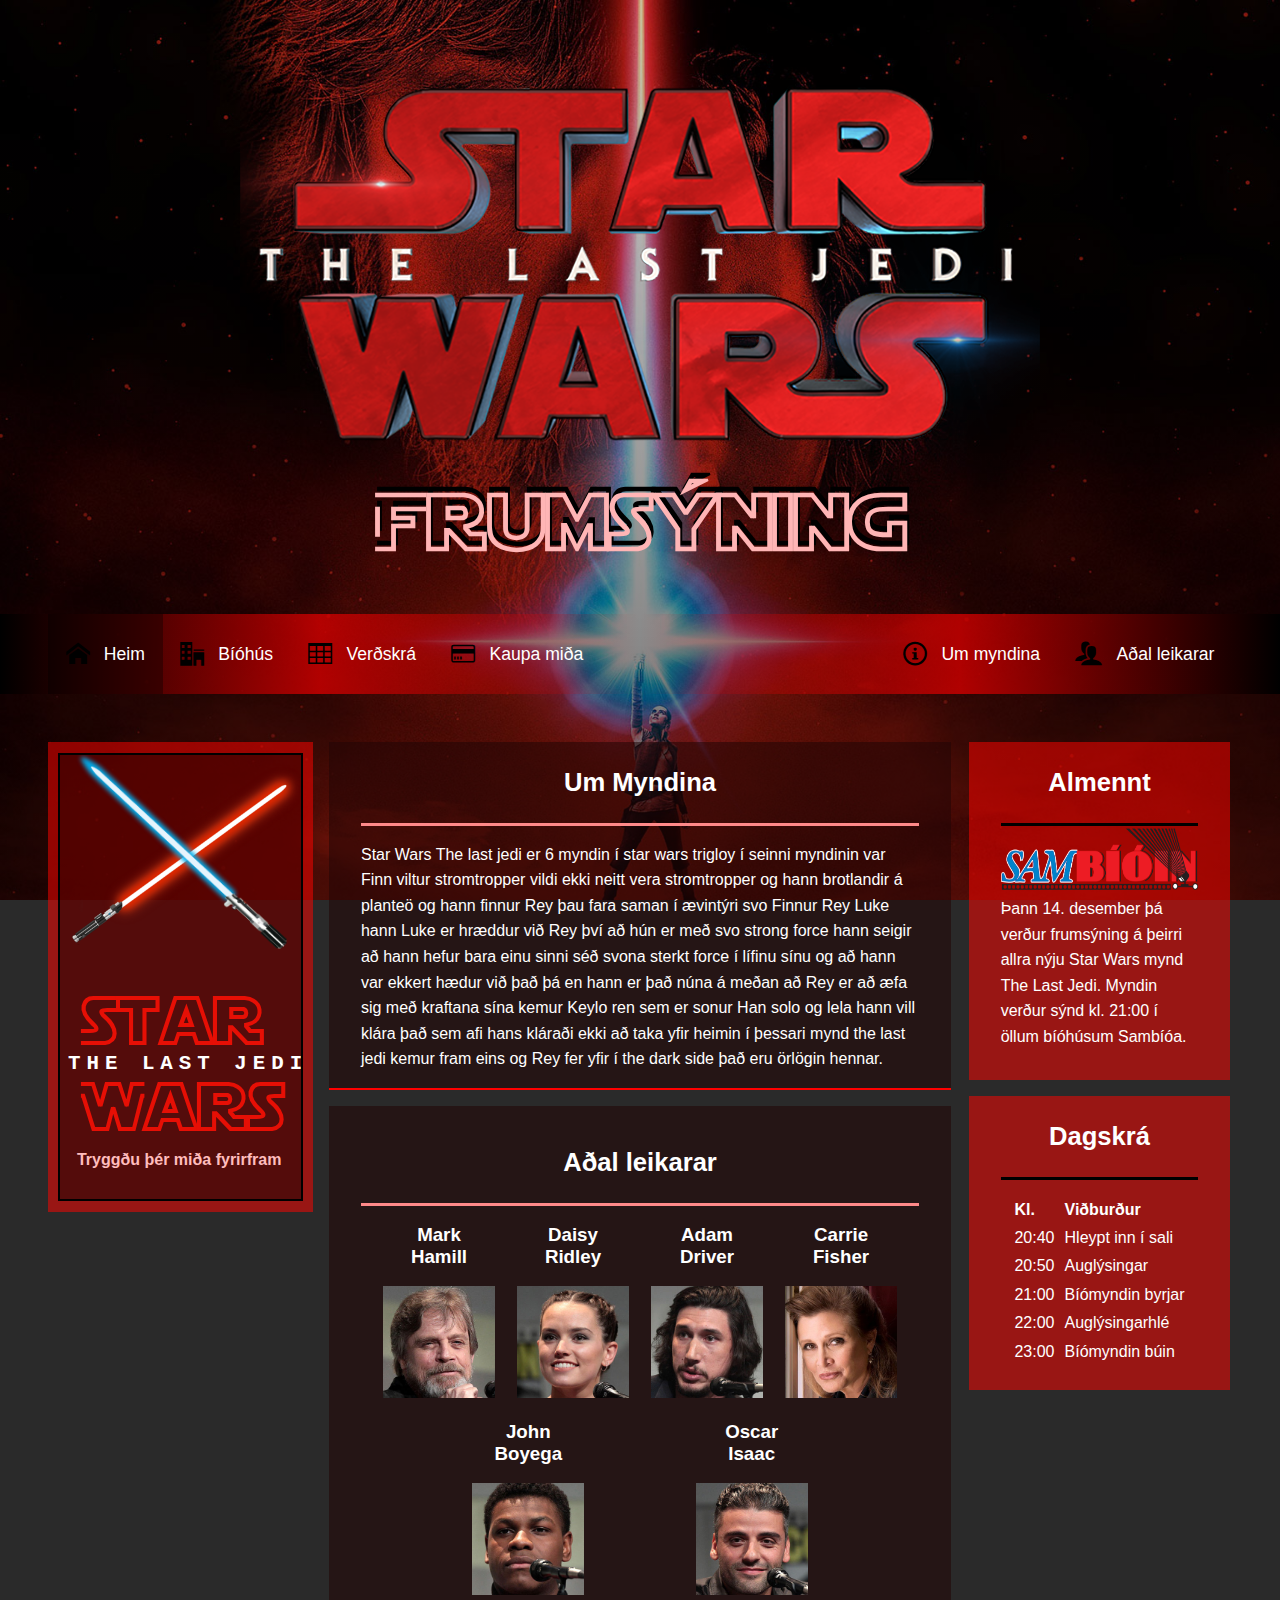
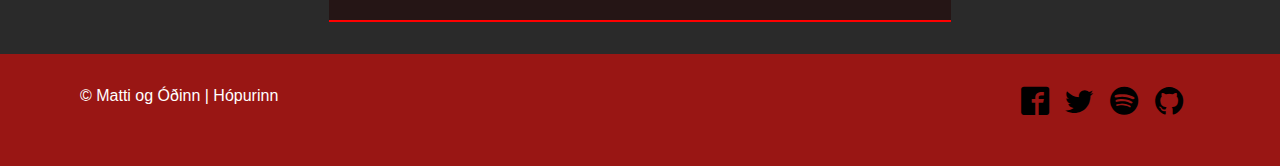
==== commit 675a0442: "Bætti við icons" ====
--- a/docs/index.html
+++ b/docs/index.html
@@ -22,14 +22,26 @@
 		<label for="toggle">Valmynd</label>
 		<ul class="navbar">
 			<div class="vinnstri">
-				<li><a href="index.html" class="active">Heim</a></li>
-				<li><a href="biohus.html">Bíóhús</a></li>
-				<li><a href="verdskra.html">Verðskrá</a></li>
-				<li><a href="midar.html">Kaupa miða</a></li>
+				<li><a href="index.html" class="active">
+                	<span class="icon-home"></span>Heim
+                </a></li>
+				<li><a href="biohus.html">
+					<span class="icon-office"></span>Bíóhús
+				</a></li>
+				<li><a href="verdskra.html">
+					<span class="icon-table2"></span>Verðskrá
+				</a></li>
+				<li><a href="midar.html">
+					<span class="icon-credit-card"></span>Kaupa miða
+				</a></li>
 			</div>
 			<div class="haegri">
-				<li><a href="index.html#um-myndina">Um myndina</a></li>
-				<li><a href="index.html#adalleikarar">Aðal leikarar</a></li>
+				<li><a href="index.html#um-myndina">
+					<span class="icon-info"></span>Um myndina
+				</a></li>
+				<li><a href="index.html#adalleikarar">
+					<span class="icon-users"></span>Aðal leikarar
+				</a></li>
 			</div>
 		</ul>
 	</nav>
@@ -44,27 +56,27 @@
 				<section class="adalleikarar">
 					<div class="adal">
 						<h3>Mark Hamill</h3>
-						<img src="myndir/mark-hamill.jpg">
+						<img src="myndir/mark-hamill.jpg" alt="Mark Hamill">
 					</div>
 					<div class="adal">
 						<h3>Daisy Ridley</h3>
-						<img src="myndir/daisy-ridley.jpg">
+						<img src="myndir/daisy-ridley.jpg" alt="Daisy Ridley">
 					</div>
 					<div class="adal">
 						<h3>Adam Driver</h3>
-						<img src="myndir/adam-driver.jpg">
+						<img src="myndir/adam-driver.jpg" alt="Adam Driver">
 					</div>
 					<div class="adal">
 						<h3>Carrie Fisher</h3>
-						<img src="myndir/carrie-fisher.jpg">
+						<img src="myndir/carrie-fisher.jpg" alt="Carrie Fisher">
 					</div>
 					<div class="adal">
 						<h3>John Boyega</h3>
-						<img src="myndir/john-boyega.jpg">
+						<img src="myndir/john-boyega.jpg" alt="John Boyega">
 					</div>
 					<div class="adal">
 						<h3>Oscar Isaac</h3>
-						<img src="myndir/oscar-isaac.jpg">
+						<img src="myndir/oscar-isaac.jpg" alt="Oscar Isaac">
 					</div>
 				</section>
 			</div>								
@@ -72,8 +84,8 @@
 		<aside class="left">
 			<a href="midar.html">
 				<section id="banner">
-					<img class="rautt" src="myndir/lightsaber-rautt.png">
-					<img class="blatt" src="myndir/lightsaber-blatt.png">
+					<img class="rautt" src="myndir/lightsaber-rautt.png" alt="LightSaber Rautt">
+					<img class="blatt" src="myndir/lightsaber-blatt.png" alt="LightSaber Blátt">
 					<h3 class="star">Star Wars</h3>
 					<h3 class="jedi">The Last Jedi</h3>
 					<h4 class="kaupa">Tryggðu þér miða fyrirfram</h4>
@@ -122,7 +134,14 @@
 	<footer>
 		<div class="footerC">
 			<div class="vinnstri">&copy Matti og Óðinn | <a href="hopurinn.html">Hópurinn</a></div>
-			<div class="haegri">Hægri</div>
+			<div class="haegri">
+				<div class="social">
+					<a href="https://www.facebook.com/StarWars/"><span class="icon-facebook2"></span></a>
+					<a href="https://twitter.com/starwars"><span class="icon-twitter"></span></a>
+					<a href="https://open.spotify.com/user/official_star_wars/playlist/69BOXIItwwyxTgdz6flzvU"><span class="icon-spotify"></span></a>
+					<a href="https://github.com/MattiMatt8/VEF2-Lokaverkefni-H17"><span class="icon-github"></span></a>
+				</div>
+			</div>
 		</div>
 	</footer>
 </body>
--- a/docs/css/style.css
+++ b/docs/css/style.css
@@ -1,2 +1,2 @@
-/*! normalize.css v7.0.0 | MIT License | github.com/necolas/normalize.css */html{line-height:1.15;-ms-text-size-adjust:100%;-webkit-text-size-adjust:100%}body{margin:0}article,aside,footer,header,nav,section{display:block}h1{font-size:2em;margin:0.67em 0}figcaption,figure,main{display:block}hr{box-sizing:content-box;height:0;overflow:visible}pre{font-family:monospace, monospace;font-size:1em}a{background-color:transparent;-webkit-text-decoration-skip:objects}abbr[title]{border-bottom:none;text-decoration:underline;text-decoration:underline dotted}b,strong{font-weight:inherit}b,strong{font-weight:bolder}code,kbd,samp{font-family:monospace, monospace;font-size:1em}dfn{font-style:italic}mark{background-color:#ff0;color:#000}small{font-size:80%}sub,sup{font-size:75%;line-height:0;position:relative;vertical-align:baseline}sub{bottom:-0.25em}sup{top:-0.5em}audio,video{display:inline-block}audio:not([controls]){display:none;height:0}img{border-style:none}svg:not(:root){overflow:hidden}button,input,optgroup,select,textarea{font-family:sans-serif;font-size:100%;line-height:1.15;margin:0}button,input{overflow:visible}button,select{text-transform:none}button,html [type="button"],[type="reset"],[type="submit"]{-webkit-appearance:button}button::-moz-focus-inner,[type="button"]::-moz-focus-inner,[type="reset"]::-moz-focus-inner,[type="submit"]::-moz-focus-inner{border-style:none;padding:0}button:-moz-focusring,[type="button"]:-moz-focusring,[type="reset"]:-moz-focusring,[type="submit"]:-moz-focusring{outline:1px dotted ButtonText}fieldset{padding:0.35em 0.75em 0.625em}legend{box-sizing:border-box;color:inherit;display:table;max-width:100%;padding:0;white-space:normal}progress{display:inline-block;vertical-align:baseline}textarea{overflow:auto}[type="checkbox"],[type="radio"]{box-sizing:border-box;padding:0}[type="number"]::-webkit-inner-spin-button,[type="number"]::-webkit-outer-spin-button{height:auto}[type="search"]{-webkit-appearance:textfield;outline-offset:-2px}[type="search"]::-webkit-search-cancel-button,[type="search"]::-webkit-search-decoration{-webkit-appearance:none}::-webkit-file-upload-button{-webkit-appearance:button;font:inherit}details,menu{display:block}summary{display:list-item}canvas{display:inline-block}template{display:none}[hidden]{display:none}#banner{display:flex;flex-flow:column;border:2px solid #000;background-color:rgba(0,0,0,0.45);overflow:hidden;height:28em;max-width:245px;margin:.7em auto}#banner .rautt{height:13em;width:100%;top:10px;left:12px;position:relative;animation-name:rauttA;animation-duration:8s;animation-iteration-count:infinite;animation-direction:alternate;animation-timing-function:ease-in-out}@keyframes rauttA{0%{left:-250px;top:-90px}30%,70%{left:12px;top:10px;transform:rotate(360deg)}100%{left:-250px;top:-90px}}#banner .blatt{height:14em;width:100%;top:-198px;left:0;position:relative;animation-name:blattA;animation-duration:8s;animation-iteration-count:infinite;animation-direction:alternate;animation-timing-function:ease-in-out}@keyframes blattA{0%{left:250px;top:-160px}30%,70%{left:0px;top:-198px;transform:rotate(-360deg)}100%{left:250px;top:-160px}}#banner .star{font-family:starWars;font-size:4.2em;position:relative;margin:0;top:-188px;left:20px;color:#e60f05;line-height:86px;animation-name:starA;animation-duration:8s;animation-iteration-count:infinite;animation-direction:alternate;animation-timing-function:ease-in-out}@keyframes starA{0%{top:0px}30%,70%{top:-188px}100%{top:0px}}#banner .jedi{font-family:monospace;font-size:1.6em;position:relative;top:-300px;left:8px;text-transform:uppercase;letter-spacing:6px;animation-name:jediA;animation-duration:8s;animation-iteration-count:infinite;animation-direction:alternate;animation-timing-function:ease-in-out}@keyframes jediA{0%{top:-112px}30%,70%{top:-300px}100%{top:-112px}}#banner .kaupa{position:relative;top:-266px;left:17px;color:#ffbdbd;animation-name:kaupaA;animation-duration:8s;animation-iteration-count:infinite;animation-direction:alternate;animation-timing-function:ease-in-out}@keyframes kaupaA{0%{top:-146px}30%,70%{top:-266px}100%{top:-146px}}a:-webkit-any-link{text-decoration:none;color:#fff}@font-face{font-family:starWars;src:url(../font/Starjhol.ttf)}*{box-sizing:border-box}body{background:linear-gradient(rgba(0,0,0,0.2), rgba(0,0,0,0.57)),url(../myndir/bg.jpg);background-repeat:no-repeat;background-attachment:fixed;background-size:cover;background-position:center;background-color:#2a2a2a;font-family:arial}header{display:flex;justify-content:center;align-items:center;flex-flow:column}header h1{font-size:2.7em;margin-top:0;color:#ffb5b5;margin-top:-0.7em;text-shadow:2px -6px #000;font-family:starWars}nav{display:flex;flex-flow:column;position:fixed;width:100%;z-index:999}nav ul{display:flex;flex-flow:column;align-items:center;margin:0 auto;padding:0;transition:all 0.5s cubic-bezier(0.4, 0, 1, 1);position:fixed;bottom:-22em;width:100%;background:rgba(175,0,0,0.87);z-index:998}nav ul li{list-style-type:none;width:100%;text-align:center}nav ul a{display:block;text-decoration:none;color:#c4c4c4;padding:1em;font-size:1.1em}nav ul a:hover{background-color:rgba(0,0,0,0.35)}nav ul .active{background-color:rgba(0,0,0,0.35)}nav ul .haegri{display:flex;flex-flow:column;justify-content:flex-end;width:100%;text-align:center;flex-grow:1}nav input{display:none}nav input:checked+label{background-color:#ce0000}nav input:checked ~ ul{position:fixed;bottom:58px}nav label{text-align:center;position:fixed;width:100%;left:0;bottom:0;color:#fff;padding:.7em 0;z-index:999;font-size:1.3em;font-weight:bold;border:3px solid rgba(2,0,0,0.47);background:rgba(175,0,0,0.87)}h2{margin:0;text-align:center;font-size:1.6em;padding:1em 0;border-bottom:3px solid #000}p{line-height:1.6em}.container{display:flex;flex-flow:column;color:white;margin:1em auto;margin-top:0;width:100%;justify-content:center}.left{order:2;height:100%;background:red;margin:0 0.5em;background:rgba(255,3,0,0.52);box-sizing:border-box;background:none}.right{order:3;height:100%;background:none}.boxR{background:red;margin:0 0.5em;background:rgba(255,3,0,0.52);box-sizing:border-box;margin:0 0.1em;padding:0 2em;margin-bottom:1em;padding-bottom:1.5em}.boxR p{margin:.4em 0}.boxR table{margin-top:1em;display:flex;flex-flow:column;justify-content:center;align-items:center}.boxR table,.boxR th,.boxR td{border-collapse:collapse}.boxR th,.boxR td{padding:5px;text-align:left}.logo{display:flex;justify-content:center;align-content:center}.logo img{height:4em}.boxR.banner{padding:0;height:100%;padding-top:0.1em}article{order:1;background:red;margin:0 0.5em;background:rgba(255,3,0,0.52);box-sizing:border-box;background:none}article h2{border-bottom:3px solid #ff8989}.box{border-bottom:red 2px solid;padding-bottom:1em;background:rgba(33,6,5,0.56);padding:0 2em}.box:not(:first-child){padding-top:1em;margin-top:1em}footer{order:4;background:red;margin:0 0.5em;background:rgba(255,3,0,0.52);box-sizing:border-box;color:white;margin:0;padding:1.4em 2em;padding-bottom:3em}footer div{padding-bottom:1em}footer a:hover{text-decoration:underline}.adalleikarar{display:flex;flex-wrap:wrap;justify-content:space-evenly;margin-bottom:1.3em}.adalleikarar .adal{width:7em;text-align:center}.adalleikarar img{width:7em}.adalleikarar h3{margin:1em auto;width:5em}.vinnstri{width:100%}@media screen and (min-width: 31em){header h1{font-size:3.6em}.container{padding:0 1em}footer{padding-bottom:4em}.footerC{padding:0 1em}}@media screen and (min-width: 44em){header h1{font-size:4.2em}.container{flex-flow:row wrap}article{width:100%;margin:0;margin-bottom:1em}.left{width:45%;margin:0}.right{width:55%;margin:0}.footerC{padding:0 2em}}@media screen and (min-width: 51em){header h1{font-size:5.2em}.container{max-width:50em}.footerC{margin:0 auto;padding:0 3em;max-width:50em;display:flex;align-content:center}.footerC .haegri{display:flex;flex-grow:3;justify-content:flex-end}}@media screen and (min-width: 74em){footer{padding-bottom:0;height:5em;display:flex;align-items:center;width:100%}footer .footerC{width:100%;max-width:76em}header h1{font-size:5em}.container{max-width:76em;flex-flow:row}article{order:2;width:54%}.left{order:1;width:23%;background:rgba(255,3,0,0.52);margin-right:1em}.right{order:3;width:23%;margin-left:1em}.right img{width:100%}nav{background:linear-gradient(to right, #000, rgba(212,0,0,0.79), transparent, rgba(212,0,0,0.79), #000);position:relative;margin-bottom:3em;height:5em}nav label{display:none}nav input:checked ~ ul{position:relative;bottom:unset}nav ul{background:none;max-width:74em;flex-flow:row;position:relative;bottom:unset;height:100%}nav ul .vinnstri{display:flex;flex-grow:3;width:100%;height:100%}nav ul .haegri{flex-flow:row;height:100%}nav ul li{width:unset;height:100%}nav ul li a{display:flex;align-items:center;height:100%}}
+/*! normalize.css v7.0.0 | MIT License | github.com/necolas/normalize.css */html{line-height:1.15;-ms-text-size-adjust:100%;-webkit-text-size-adjust:100%}body{margin:0}article,aside,footer,header,nav,section{display:block}h1{font-size:2em;margin:0.67em 0}figcaption,figure,main{display:block}hr{box-sizing:content-box;height:0;overflow:visible}pre{font-family:monospace, monospace;font-size:1em}a{background-color:transparent;-webkit-text-decoration-skip:objects}abbr[title]{border-bottom:none;text-decoration:underline;text-decoration:underline dotted}b,strong{font-weight:inherit}b,strong{font-weight:bolder}code,kbd,samp{font-family:monospace, monospace;font-size:1em}dfn{font-style:italic}mark{background-color:#ff0;color:#000}small{font-size:80%}sub,sup{font-size:75%;line-height:0;position:relative;vertical-align:baseline}sub{bottom:-0.25em}sup{top:-0.5em}audio,video{display:inline-block}audio:not([controls]){display:none;height:0}img{border-style:none}svg:not(:root){overflow:hidden}button,input,optgroup,select,textarea{font-family:sans-serif;font-size:100%;line-height:1.15;margin:0}button,input{overflow:visible}button,select{text-transform:none}button,html [type="button"],[type="reset"],[type="submit"]{-webkit-appearance:button}button::-moz-focus-inner,[type="button"]::-moz-focus-inner,[type="reset"]::-moz-focus-inner,[type="submit"]::-moz-focus-inner{border-style:none;padding:0}button:-moz-focusring,[type="button"]:-moz-focusring,[type="reset"]:-moz-focusring,[type="submit"]:-moz-focusring{outline:1px dotted ButtonText}fieldset{padding:0.35em 0.75em 0.625em}legend{box-sizing:border-box;color:inherit;display:table;max-width:100%;padding:0;white-space:normal}progress{display:inline-block;vertical-align:baseline}textarea{overflow:auto}[type="checkbox"],[type="radio"]{box-sizing:border-box;padding:0}[type="number"]::-webkit-inner-spin-button,[type="number"]::-webkit-outer-spin-button{height:auto}[type="search"]{-webkit-appearance:textfield;outline-offset:-2px}[type="search"]::-webkit-search-cancel-button,[type="search"]::-webkit-search-decoration{-webkit-appearance:none}::-webkit-file-upload-button{-webkit-appearance:button;font:inherit}details,menu{display:block}summary{display:list-item}canvas{display:inline-block}template{display:none}[hidden]{display:none}#banner{display:flex;flex-flow:column;border:2px solid #000;background-color:rgba(0,0,0,0.45);overflow:hidden;height:28em;max-width:245px;margin:.7em auto}#banner .rautt{height:13em;width:100%;top:10px;left:12px;position:relative;animation-name:rauttA;animation-duration:8s;animation-iteration-count:infinite;animation-direction:alternate;animation-timing-function:ease-in-out}@keyframes rauttA{0%{left:-250px;top:-90px}30%,70%{left:12px;top:10px;transform:rotate(360deg)}100%{left:-250px;top:-90px}}#banner .blatt{height:14em;width:100%;top:-198px;left:0;position:relative;animation-name:blattA;animation-duration:8s;animation-iteration-count:infinite;animation-direction:alternate;animation-timing-function:ease-in-out}@keyframes blattA{0%{left:250px;top:-160px}30%,70%{left:0px;top:-198px;transform:rotate(-360deg)}100%{left:250px;top:-160px}}#banner .star{font-family:starWars;font-size:4.2em;position:relative;margin:0;top:-188px;left:20px;color:#e60f05;line-height:86px;animation-name:starA;animation-duration:8s;animation-iteration-count:infinite;animation-direction:alternate;animation-timing-function:ease-in-out}@keyframes starA{0%{top:0px}30%,70%{top:-188px}100%{top:0px}}#banner .jedi{font-family:monospace;font-size:1.6em;position:relative;top:-300px;left:8px;text-transform:uppercase;letter-spacing:6px;animation-name:jediA;animation-duration:8s;animation-iteration-count:infinite;animation-direction:alternate;animation-timing-function:ease-in-out}@keyframes jediA{0%{top:-112px}30%,70%{top:-300px}100%{top:-112px}}#banner .kaupa{position:relative;top:-266px;left:17px;color:#ffbdbd;animation-name:kaupaA;animation-duration:8s;animation-iteration-count:infinite;animation-direction:alternate;animation-timing-function:ease-in-out}@keyframes kaupaA{0%{top:-146px}30%,70%{top:-266px}100%{top:-146px}}a:-webkit-any-link{text-decoration:none;color:#fff}.verdskra table{border:1px solid #ccc;border-collapse:collapse;margin:2em 0;padding:0;width:100%;table-layout:fixed}.verdskra table caption{font-size:1.5em;margin:.5em 0 .75em}.verdskra table tr{background:rgba(193,21,21,0.49);border:1px solid #ddd;padding:.35em}.verdskra tr:hover{background-color:rgba(187,4,4,0.21)}.verdskra table th,.verdskra table td{padding:.625em;text-align:center}.verdskra table th{font-size:.85em;letter-spacing:.1em;text-transform:uppercase}@media screen and (max-width: 600px){.verdskra table{border:0}.verdskra table caption{font-size:1.3em}.verdskra table thead{border:none;clip:rect(0 0 0 0);height:1px;margin:-1px;overflow:hidden;padding:0;position:absolute;width:1px}.verdskra table tr{border-bottom:3px solid #ddd;display:block;margin-bottom:.625em}.verdskra table td{border-bottom:1px solid #ddd;display:block;font-size:.8em;text-align:right}.verdskra table td:before{content:attr(data-label);float:left;font-weight:bold;text-transform:uppercase}.verdskra table td:last-child{border-bottom:0}}#biohus{display:flex;flex-flow:row;justify-content:center;align-items:center;padding:0}#biohus img{max-width:26em}#biohus h2{border:none;font-size:2em}.biohus img{width:100%}.biohus p{padding:1em 0;word-spacing:1px;display:flex;justify-content:space-evenly}.biohus #alfa,.biohus #egils,.biohus #kringla,.biohus #akur,.biohus #kefla{width:100%}.biohus iframe#alfa{height:259px}.biohus iframe#egils{height:251px}.biohus iframe#kringla{height:232px}.biohus iframe#akur{height:228px}.biohus iframe#kefla{height:250px}.biohus .box{padding-bottom:1em}@media screen and (min-width: 51em){.biohus img{width:50%}.biohus #alfa,.biohus #egils,.biohus #kringla,.biohus #akur,.biohus #kefla{width:49%}}#hopurinn{display:flex;justify-content:center;align-items:center;height:6.75em;text-align:center}.vidC{display:flex;justify-content:space-evenly;align-items:center;flex-flow:column}.vidC h3{text-align:center}.vidC img{height:12em;padding-bottom:1em}@media screen and (min-width: 51em){.vidC{flex-flow:row}}.mhm{margin-top:20px}.mhm input,.mhm select{width:unset}textarea{width:100%;height:100px;font-family:'Roboto';outline:none}input,select{border:0px white solid;margin:5px 0;padding:10px;width:80%;outline:none}.confirm:hover{background-color:#800;color:#fff;cursor:pointer}.confirm{width:13em;margin-top:1em;color:#f3f3f3;font-weight:bold;font-size:16px;background:rgba(255,2,0,0.61)}form{margin-bottom:2em}@font-face{font-family:starWars;src:url(../font/Starjhol.ttf)}@font-face{font-family:'icomoon';src:url("../font/icomoon.eot?b94u5r");src:url("../font/icomoon.eot?b94u5r#iefix") format("embedded-opentype"),url("../font/icomoon.ttf?b94u5r") format("truetype"),url("../font/icomoon.woff?b94u5r") format("woff"),url("../font/icomoon.svg?b94u5r#icomoon") format("svg");font-weight:normal;font-style:normal}[class^="icon-"],[class*=" icon-"]{font-family:'icomoon' !important;speak:none;font-style:normal;font-weight:normal;font-variant:normal;text-transform:none;line-height:1;padding-right:.6em;color:black;font-size:1.35em;-webkit-font-smoothing:antialiased;-moz-osx-font-smoothing:grayscale}.icon-home:before{content:"\e900"}.icon-office:before{content:"\e903"}.icon-credit-card:before{content:"\e93f"}.icon-users:before{content:"\e972"}.icon-info:before{content:"\ea0c"}.icon-table2:before{content:"\ea71"}.icon-facebook2:before{content:"\ea91"}.icon-spotify:before{content:"\ea94"}.icon-twitter:before{content:"\ea96"}.icon-github:before{content:"\eab0"}.social{display:flex;font-size:1.3em}.social a:hover{text-decoration:none}.social a:hover span{color:#d6d6d6}*{box-sizing:border-box}body{background:linear-gradient(rgba(0,0,0,0.2), rgba(0,0,0,0.57)),url(../myndir/bg.jpg);background-repeat:no-repeat;background-attachment:fixed;background-size:cover;background-position:center;background-color:#2a2a2a;font-family:arial}header{display:flex;justify-content:center;align-items:center;flex-flow:column}header h1{font-size:2.7em;margin-top:0;color:#ffb5b5;margin-top:-0.7em;text-shadow:2px -6px #000;font-family:starWars}nav{display:flex;flex-flow:column;position:fixed;width:100%;z-index:999}nav ul{display:flex;flex-flow:column;align-items:center;margin:0 auto;padding:0;transition:all 0.5s cubic-bezier(0.4, 0, 1, 1);position:fixed;bottom:-22em;width:100%;background:rgba(175,0,0,0.87);z-index:998}nav ul li{list-style-type:none;width:100%;text-align:center}nav ul a{display:block;text-decoration:none;color:#c4c4c4;padding:1em;font-size:1.1em}nav ul a:hover{background-color:rgba(0,0,0,0.35)}nav ul .active{background-color:rgba(0,0,0,0.35)}nav ul .haegri{display:flex;flex-flow:column;justify-content:flex-end;width:100%;text-align:center;flex-grow:1}nav input{display:none}nav input:checked+label{background-color:#ce0000}nav input:checked ~ ul{position:fixed;bottom:58px}nav label{text-align:center;position:fixed;width:100%;left:0;bottom:0;color:#fff;padding:.7em 0;z-index:999;font-size:1.3em;font-weight:bold;border:3px solid rgba(2,0,0,0.47);background:rgba(175,0,0,0.87)}h2{margin:0;text-align:center;font-size:1.6em;padding:1em 0;border-bottom:3px solid #000}p{line-height:1.6em}.container{display:flex;flex-flow:column;color:white;margin:1em auto;margin-top:0;width:100%;justify-content:center}.left{order:2;height:100%;background:red;margin:0 0.5em;background:rgba(255,3,0,0.52);box-sizing:border-box;background:none}.right{order:3;height:100%;background:none}.boxR{background:red;margin:0 0.5em;background:rgba(255,3,0,0.52);box-sizing:border-box;margin:0 0.1em;padding:0 2em;margin-bottom:1em;padding-bottom:1.5em}.boxR p{margin:.4em 0}.boxR table{margin-top:1em;display:flex;flex-flow:column;justify-content:center;align-items:center}.boxR table,.boxR th,.boxR td{border-collapse:collapse}.boxR th,.boxR td{padding:5px;text-align:left}.logo{display:flex;justify-content:center;align-content:center}.logo img{height:4em}.boxR.banner{padding:0;height:100%;padding-top:0.1em}article{order:1;background:red;margin:0 0.5em;background:rgba(255,3,0,0.52);box-sizing:border-box;background:none}article h2{border-bottom:3px solid #ff8989}.box{border-bottom:red 2px solid;padding-bottom:1em;background:rgba(33,6,5,0.56);padding:0 2em}.box:not(:first-child){padding-top:1em;margin-top:1em}footer{order:4;background:red;margin:0 0.5em;background:rgba(255,3,0,0.52);box-sizing:border-box;color:white;margin:0;padding:1.4em 2em;padding-bottom:3em}footer div{padding-bottom:1em}footer a:hover{text-decoration:underline}.adalleikarar{display:flex;flex-wrap:wrap;justify-content:space-evenly;margin-bottom:1.3em}.adalleikarar .adal{width:7em;text-align:center}.adalleikarar img{width:7em}.adalleikarar h3{margin:1em auto;width:5em}.vinnstri{width:100%}.r2 .right{width:100%;margin-top:1em}@media screen and (min-width: 31em){header h1{font-size:3.6em}.container{padding:0 1em}footer{padding-bottom:4em}.footerC{padding:0 1em}}@media screen and (min-width: 44em){header h1{font-size:4.2em}.container{flex-flow:row wrap}article{width:100%;margin:0;margin-bottom:1em}.left{width:45%;margin:0}.right{width:55%;margin:0}.footerC{padding:0 2em}}@media screen and (min-width: 51em){header h1{font-size:5.2em}.container{max-width:50em}.footerC{margin:0 auto;padding:0 3em;max-width:50em;display:flex;align-content:center}.footerC .haegri{display:flex;flex-grow:3;justify-content:flex-end}}@media screen and (min-width: 74em){footer{padding-bottom:0;height:7em;display:flex;align-items:center;width:100%}footer .footerC{width:100%;max-width:76em}header h1{font-size:5em}.container{max-width:76em;flex-flow:row}article{order:2;width:54%}.left{order:1;width:23%;background:rgba(255,3,0,0.52);margin-right:1em}.right{order:3;width:23%;margin-left:1em}.right img{width:100%}.r2a{width:77%}.r2 .right{width:23%;margin-top:0}nav{background:linear-gradient(to right, #000, rgba(212,0,0,0.79), transparent, rgba(212,0,0,0.79), #000);position:relative;margin-bottom:3em;height:5em}nav label{display:none}nav input:checked ~ ul{position:relative;bottom:unset}nav ul{background:none;max-width:74em;flex-flow:row;position:relative;bottom:unset;height:100%}nav ul .vinnstri{display:flex;flex-grow:3;width:100%;height:100%}nav ul .haegri{flex-flow:row;height:100%}nav ul li{width:unset;height:100%}nav ul li a{display:flex;align-items:center;height:100%}}
 /*# sourceMappingURL=style.css.map */
